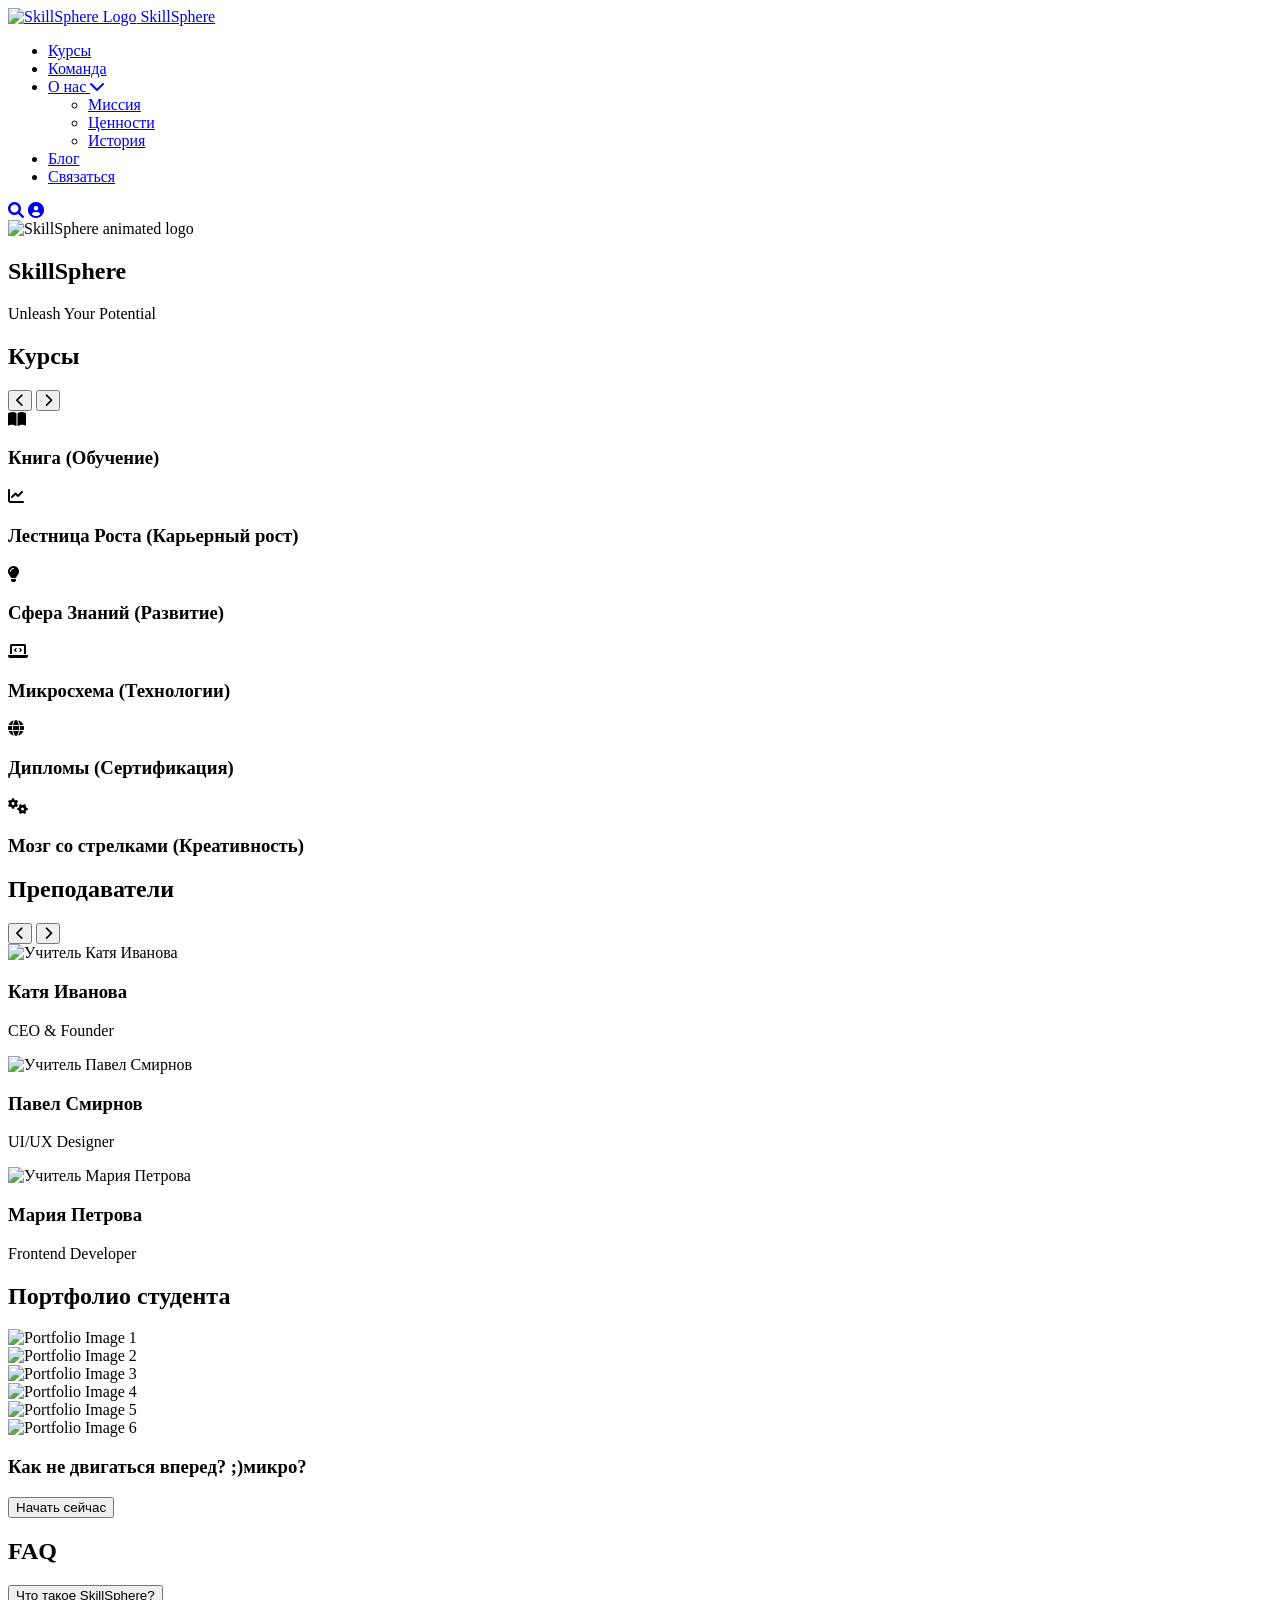
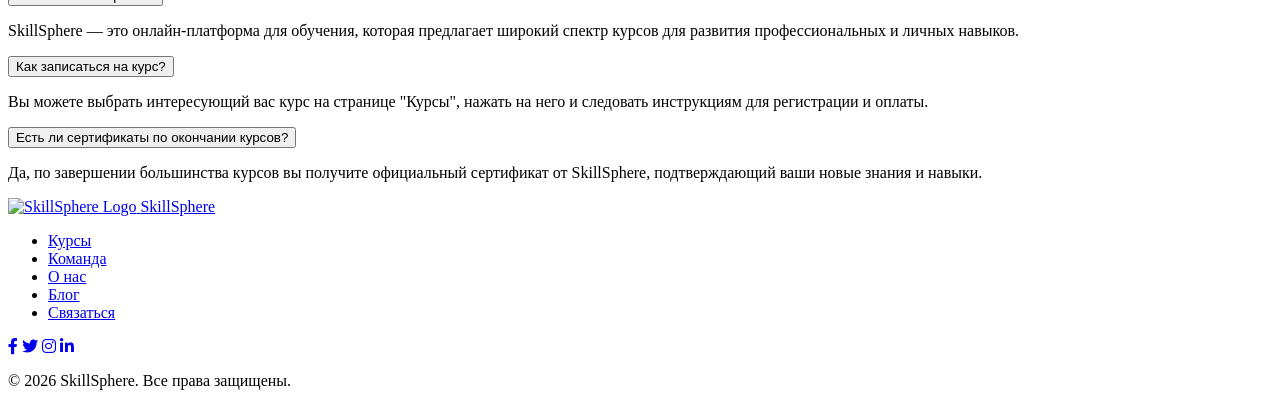
==== index.html @ 85b222b4 "Rename index.html.txt to index.html" ====
<!DOCTYPE html>
<html lang="ru">
<head>
    <meta charset="UTF-8">
    <meta name="viewport" content="width=device-width, initial-scale=1.0">
    <title>SkillSphere - Развивай Свой Потенциал</title>
    <link rel="stylesheet" href="style.css">
    <link rel="preconnect" href="https://fonts.googleapis.com">
    <link rel="preconnect" href="https://fonts.gstatic.com" crossorigin>
    <link href="https://fonts.googleapis.com/css2?family=Montserrat:wght@400;500;600;700&display=swap" rel="stylesheet">
    <link rel="stylesheet" href="https://cdnjs.cloudflare.com/ajax/libs/font-awesome/6.0.0-beta3/css/all.min.css">
</head>
<body>
    <header class="header">
        <div class="container">
            <a href="index.html" class="logo">
                <img src="https://i.imgur.com/G9CjH9l.png" alt="SkillSphere Logo"> <!-- Placeholder image for logo -->
                <span>SkillSphere</span>
            </a>
            <nav class="nav">
                <ul class="nav-list">
                    <li><a href="courses.html">Курсы</a></li>
                    <li><a href="team.html">Команда</a></li>
                    <li class="dropdown">
                        <a href="#" class="dropdown-toggle">О нас <i class="fas fa-chevron-down"></i></a>
                        <ul class="dropdown-menu">
                            <li><a href="#">Миссия</a></li>
                            <li><a href="#">Ценности</a></li>
                            <li><a href="#">История</a></li>
                        </ul>
                    </li>
                    <li><a href="#">Блог</a></li>
                    <li><a href="contact.html">Связаться</a></li>
                </ul>
            </nav>
            <div class="header-actions">
                <a href="#" class="btn-icon"><i class="fas fa-search"></i></a>
                <a href="#" class="btn-icon"><i class="fas fa-user-circle"></i></a>
            </div>
        </div>
    </header>

    <main>
        <section class="hero">
            <div class="container">
                <div class="hero-content">
                    <div class="hero-logo-animation" id="hero-logo">
                        <img src="https://i.imgur.com/G9CjH9l.png" alt="SkillSphere animated logo"> <!-- Placeholder image for central graphic -->
                    </div>
                    <h1>SkillSphere</h1>
                    <p class="subtitle">Unleash Your Potential</p>
                </div>
            </div>
        </section>
	<section class="courses-section section-padding">
            <div class="container">
                <div class="section-header">
                    <h2>Курсы</h2>
                    <div class="carousel-nav">
                        <button class="arrow-btn"><i class="fas fa-chevron-left"></i></button>
                        <button class="arrow-btn"><i class="fas fa-chevron-right"></i></button>
                    </div>
                </div>
                <div class="course-grid">
                    <div class="course-card">
                        <div class="card-icon"><i class="fas fa-book-open"></i></div>
                        <h3>Книга (Обучение)</h3>
                    </div>
                    <div class="course-card">
                        <div class="card-icon"><i class="fas fa-chart-line"></i></div>
                        <h3>Лестница Роста (Карьерный рост)</h3>
                    </div>
                    <div class="course-card">
                        <div class="card-icon"><i class="fas fa-lightbulb"></i></div>
                        <h3>Сфера Знаний (Развитие)</h3>
                    </div>
                    <div class="course-card">
                        <div class="card-icon"><i class="fas fa-laptop-code"></i></div>
                        <h3>Микросхема (Технологии)</h3>
                    </div>
                     <div class="course-card">
                        <div class="card-icon"><i class="fas fa-globe"></i></div>
                        <h3>Дипломы (Сертификация)</h3>
                    </div>
                    <div class="course-card">
                        <div class="card-icon"><i class="fas fa-cogs"></i></div>
                        <h3>Мозг со стрелками (Креативность)</h3>
                    </div>
                </div>
            </div>
        </section>

        <section class="teachers-section section-padding bg-light-gray">
            <div class="container">
                <div class="section-header">
                    <h2>Преподаватели</h2>
                    <div class="carousel-nav">
                        <button class="arrow-btn"><i class="fas fa-chevron-left"></i></button>
			<button class="arrow-btn"><i class="fas fa-chevron-right"></i></button>
                    </div>
                </div>
                <div class="teacher-grid">
                    <div class="teacher-card">
                        <img src="https://i.imgur.com/8Q9lQ4Z.png" alt="Учитель Катя Иванова"> <!-- Placeholder image -->
                        <h3>Катя Иванова</h3>
                        <p>CEO & Founder</p>
                    </div>
                    <div class="teacher-card">
                        <img src="https://i.imgur.com/8Q9lQ4Z.png" alt="Учитель Павел Смирнов"> <!-- Placeholder image -->
                        <h3>Павел Смирнов</h3>
                        <p>UI/UX Designer</p>
                    </div>
                    <div class="teacher-card">
                        <img src="https://i.imgur.com/8Q9lQ4Z.png" alt="Учитель Мария Петрова"> <!-- Placeholder image -->
                        <h3>Мария Петрова</h3>
                        <p>Frontend Developer</p>
                    </div>
                </div>
            </div>
        </section>

        <section class="portfolio-section section-padding">
            <div class="container">
                <h2>Портфолио студента</h2>
                <div class="portfolio-grid">
                    <div class="portfolio-item"><img src="https://i.imgur.com/G9CjH9l.png" alt="Portfolio Image 1"></div>
                    <div class="portfolio-item"><img src="https://i.imgur.com/G9CjH9l.png" alt="Portfolio Image 2"></div>
                    <div class="portfolio-item"><img src="https://i.imgur.com/G9CjH9l.png" alt="Portfolio Image 3"></div>
                    <div class="portfolio-item"><img src="https://i.imgur.com/G9CjH9l.png" alt="Portfolio Image 4"></div>
                    <div class="portfolio-item"><img src="https://i.imgur.com/G9CjH9l.png" alt="Portfolio Image 5"></div>
                    <div class="portfolio-item"><img src="https://i.imgur.com/G9CjH9l.png" alt="Portfolio Image 6"></div>
                </div>
            </div>
        </section>

        <section class="cta-section bg-dark text-center">
            <div class="container">
                <h3>Как не двигаться вперед? ;)микро?</h3>
                <button class="btn btn-primary">Начать сейчас</button>
            </div>
        </section>

        <section class="faq-section section-padding">
            <div class="container">
                <h2>FAQ</h2>
                <div class="accordion">
                    <div class="accordion-item">
                        <button class="accordion-header">Что такое SkillSphere?</button>
                        <div class="accordion-content">
                            <p>SkillSphere — это онлайн-платформа для обучения, которая предлагает широкий спектр курсов для развития профессиональных и личных навыков.</p>
                        </div>
                    </div>
                    <div class="accordion-item">
                        <button class="accordion-header">Как записаться на курс?</button>
                        <div class="accordion-content">
                            <p>Вы можете выбрать интересующий вас курс на странице "Курсы", нажать на него и следовать инструкциям для регистрации и оплаты.</p>
                        </div>
                    </div>
                    <div class="accordion-item">
                        <button class="accordion-header">Есть ли сертификаты по окончании курсов?</button>
                        <div class="accordion-content">
                            <p>Да, по завершении большинства курсов вы получите официальный сертификат от SkillSphere, подтверждающий ваши новые знания и навыки.</p>
                        </div>
                    </div>
                </div>
            </div>
        </section>
    </main>

    <footer class="footer">
        <div class="container">
            <div class="footer-top">
                <a href="index.html" class="logo">
                    <img src="https://i.imgur.com/G9CjH9l.png" alt="SkillSphere Logo"> <!-- Placeholder image for logo -->
                    <span>SkillSphere</span>
                </a>
                <nav class="footer-nav">
                    <ul>
                        <li><a href="courses.html">Курсы</a></li>
                        <li><a href="team.html">Команда</a></li>
                        <li><a href="#">О нас</a></li>
                        <li><a href="#">Блог</a></li>
                        <li><a href="contact.html">Связаться</a></li>
                    </ul>
                </nav>
                <div class="social-links">
                    <a href="#"><i class="fab fa-facebook-f"></i></a>
                    <a href="#"><i class="fab fa-twitter"></i></a>
                    <a href="#"><i class="fab fa-instagram"></i></a>
                    <a href="#"><i class="fab fa-linkedin-in"></i></a>
                </div>
            </div>
            <div class="footer-bottom">
                <p>&copy; 2026 SkillSphere. Все права защищены.</p>
            </div>
        </div>
    </footer>

    <script src="script.js"></script>
</body>
</html>
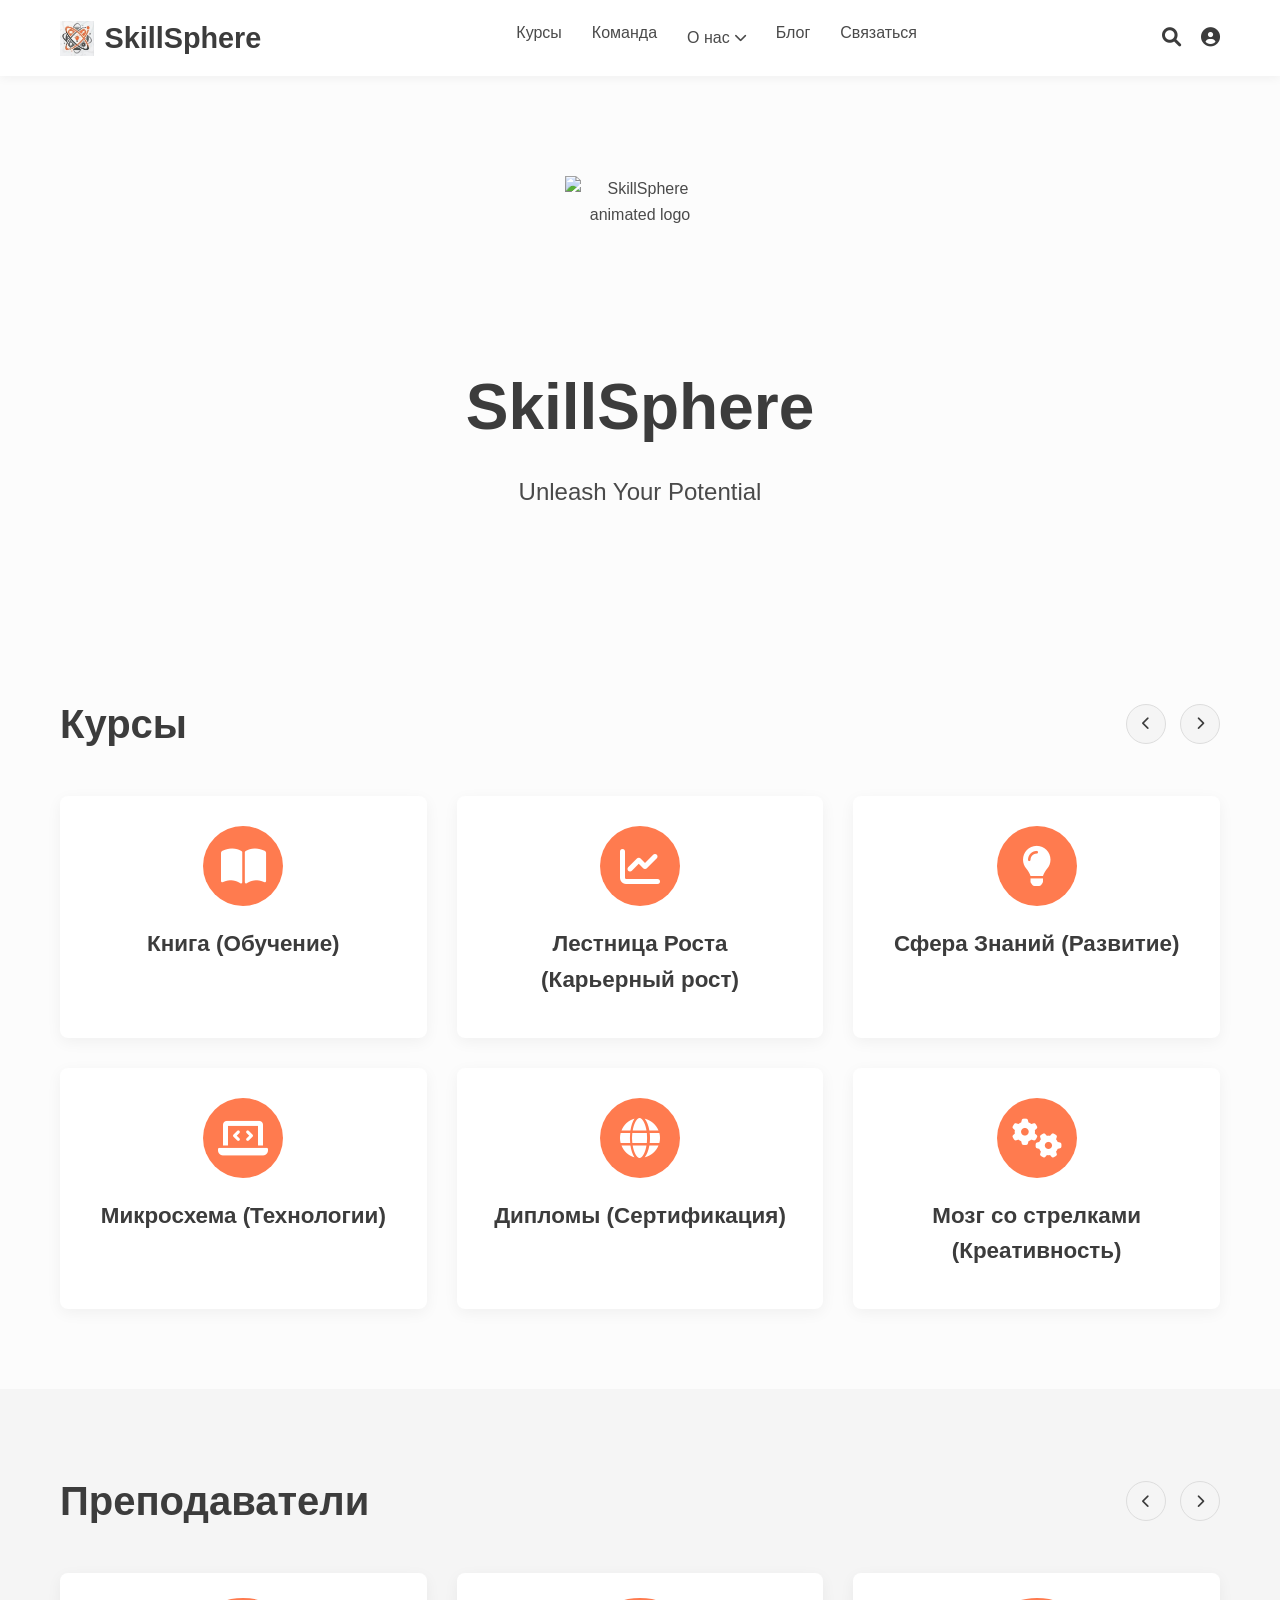
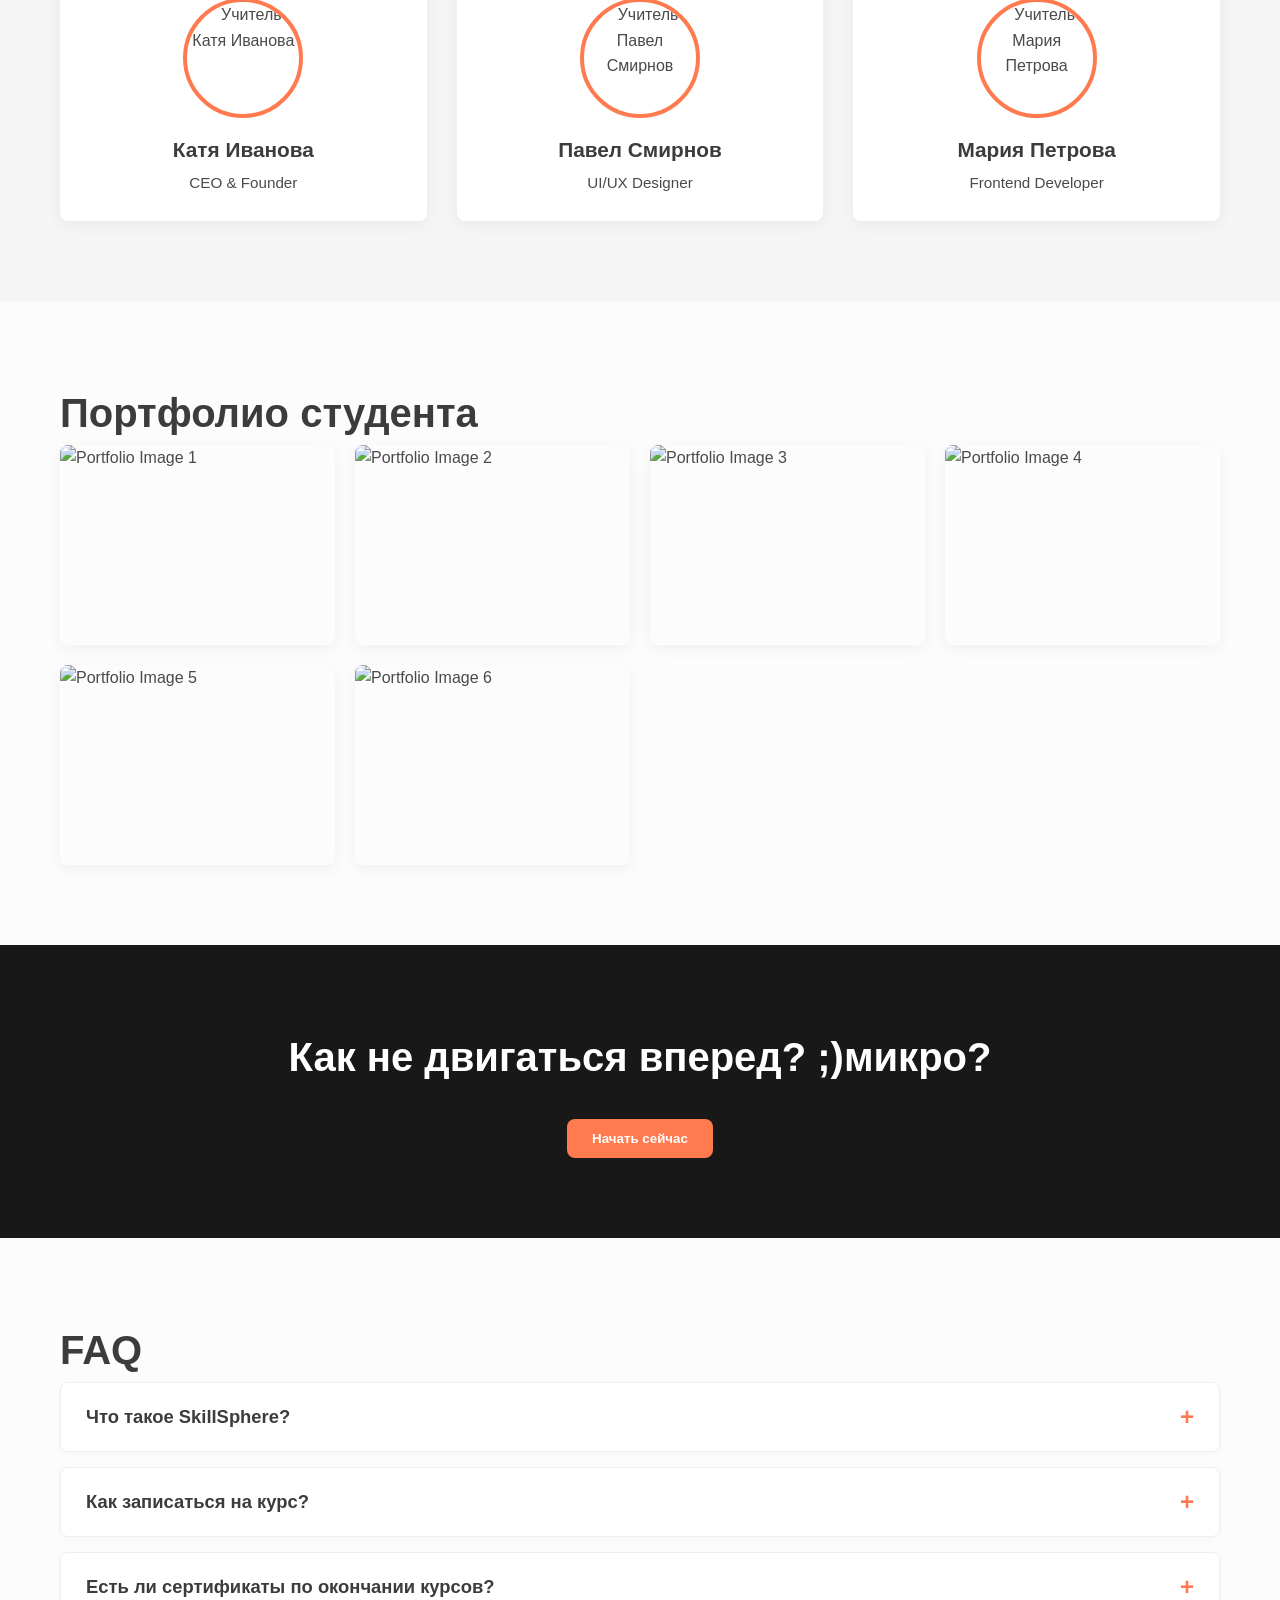
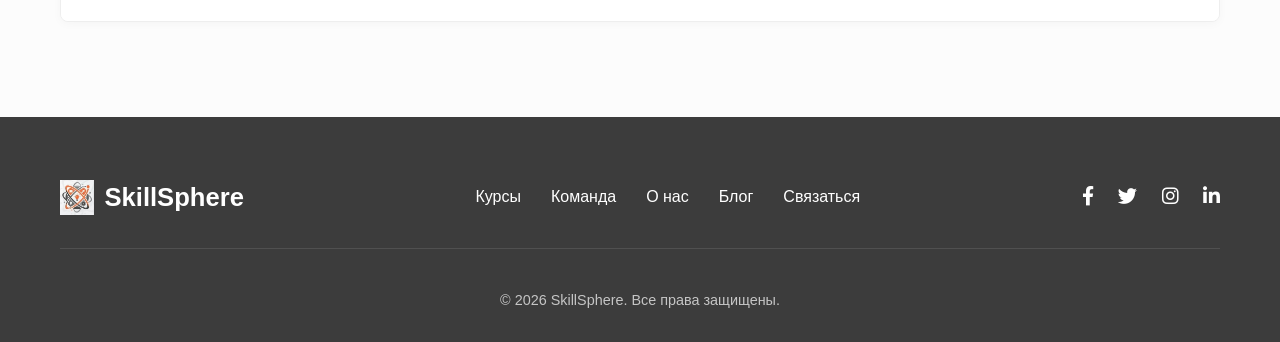
==== commit 8c7a00ef: "Update index.html" ====
--- a/index.html
+++ b/index.html
@@ -14,7 +14,7 @@
     <header class="header">
         <div class="container">
             <a href="index.html" class="logo">
-                <img src="https://i.imgur.com/G9CjH9l.png" alt="SkillSphere Logo"> <!-- Placeholder image for logo -->
+                <img src="assets/logo.png" alt="SkillSphere Logo"> <!-- Placeholder image for logo -->
                 <span>SkillSphere</span>
             </a>
             <nav class="nav">
@@ -171,7 +171,7 @@
         <div class="container">
             <div class="footer-top">
                 <a href="index.html" class="logo">
-                    <img src="https://i.imgur.com/G9CjH9l.png" alt="SkillSphere Logo"> <!-- Placeholder image for logo -->
+                    <img src="assets/logo.png" alt="SkillSphere Logo"> <!-- Placeholder image for logo -->
                     <span>SkillSphere</span>
                 </a>
                 <nav class="footer-nav">
--- a/style.css
+++ b/style.css
@@ -0,0 +1,842 @@
+/* Переменные фирменного стиля */
+:root {
+    --primary-color: #FF7B4F; /* Оранжевый из макета */
+    --secondary-color: #3C3C3C; /* Темно-серый из макета */
+    --text-color: #4A4A4A;
+    --light-gray: #F5F5F5;
+    --white-color: #ffffff;
+    --border-radius: 8px;
+    --transition-speed: 0.3s;
+}
+
+/* Общий сброс стилей и базовые настройки */
+* {
+    box-sizing: border-box;
+    margin: 0;
+    padding: 0;
+}
+
+html {
+    scroll-behavior: smooth;
+}
+
+body {
+    font-family: 'Montserrat', sans-serif;
+    line-height: 1.6;
+    color: var(--text-color);
+    background-color: #fcfcfc;
+}
+
+a {
+    text-decoration: none;
+    color: inherit;
+}
+
+ul {
+    list-style: none;
+}
+
+img {
+    max-width: 100%;
+    height: auto;
+    display: block;
+}
+
+/* Контейнер для центрирования контента */
+.container {
+    max-width: 1200px;
+    margin: 0 auto;
+    padding: 0 20px;
+}
+
+/* Общие секции и заголовки */
+.section-padding {
+    padding: 80px 0;
+}
+
+.section-header {
+    display: flex;
+    justify-content: space-between;
+    align-items: center;
+    margin-bottom: 40px;
+}
+
+.section-header h2,
+h2 {
+    font-size: 2.5rem;
+    color: var(--secondary-color);
+    font-weight: 700;
+}
+
+.subtitle {
+    font-size: 1.3rem;
+    color: var(--text-color);
+    margin-top: 15px;
+}
+
+/* Кнопки */
+.btn {
+    display: inline-block;
+    padding: 12px 25px;
+    border-radius: var(--border-radius);
+    font-weight: 600;
+    text-align: center;
+    transition: all var(--transition-speed) ease;
+    cursor: pointer;
+    border: none;
+}
+
+.btn-primary {
+    background-color: var(--primary-color);
+    color: var(--white-color);
+}
+
+.btn-primary:hover {
+    background-color: #e66a3d; /* Чуть темнее оранжевый */
+    transform: translateY(-2px);
+    box-shadow: 0 5px 15px rgba(0, 0, 0, 0.1);
+}
+
+.btn-icon {
+    font-size: 1.2rem;
+    color: var(--secondary-color);
+    transition: color var(--transition-speed) ease;
+}
+
+.btn-icon:hover {
+    color: var(--primary-color);
+}
+
+.arrow-btn {
+    background-color: var(--light-gray);
+    border: 1px solid #ddd;
+    width: 40px;
+    height: 40px;
+    border-radius: 50%;
+    display: inline-flex;
+    justify-content: center;
+    align-items: center;
+    margin-left: 10px;
+    cursor: pointer;
+    transition: background-color var(--transition-speed) ease, color var(--transition-speed) ease;
+    color: var(--secondary-color);
+}
+
+.arrow-btn:hover {
+    background-color: var(--primary-color);
+    color: var(--white-color);
+}
+
+/* Шапка сайта */
+.header {
+    background-color: var(--white-color);
+    padding: 15px 0;
+    box-shadow: 0 2px 10px rgba(0, 0, 0, 0.05);
+    position: sticky;
+    top: 0;
+    z-index: 1000;
+}
+
+.header .container {
+    display: flex;
+    justify-content: space-between;
+    align-items: center;
+}
+
+.logo {
+    display: flex;
+    align-items: center;
+    font-size: 1.8rem;
+    font-weight: 700;
+    color: var(--secondary-color);
+}
+
+.logo img {
+    height: 35px;
+    margin-right: 10px;
+}
+
+.nav-list {
+    display: flex;
+}
+
+.nav-list li {
+    position: relative;
+    margin-left: 30px;
+}
+
+.nav-list a {
+    color: var(--text-color);
+    font-weight: 500;
+    padding: 5px 0;
+    transition: color var(--transition-speed) ease;
+}
+
+.nav-list a.active,
+.nav-list a:hover {
+    color: var(--primary-color);
+}
+
+/* Выпадающее меню */
+.dropdown-toggle {
+    display: flex;
+    align-items: center;
+}
+.dropdown-toggle i {
+    margin-left: 5px;
+    font-size: 0.8em;
+    transition: transform var(--transition-speed) ease;
+}
+
+.dropdown-menu {
+    position: absolute;
+    top: 100%;
+    left: 0;
+    background-color: var(--white-color);
+    box-shadow: 0 4px 15px rgba(0, 0, 0, 0.1);
+    border-radius: var(--border-radius);
+    min-width: 160px;
+    opacity: 0;
+    visibility: hidden;
+    transform: translateY(10px);
+    transition: opacity var(--transition-speed) ease, transform var(--transition-speed) ease, visibility var(--transition-speed) ease;
+    padding: 10px 0;
+    z-index: 1001;
+}
+
+.dropdown:hover .dropdown-menu {
+    opacity: 1;
+    visibility: visible;
+    transform: translateY(0);
+}
+.dropdown:hover .dropdown-toggle i {
+    transform: rotate(180deg);
+}
+
+.dropdown-menu li {
+    margin: 0;
+}
+
+.dropdown-menu a {
+    padding: 10px 20px;
+    display: block;
+    white-space: nowrap;
+    color: var(--text-color);
+}
+
+.dropdown-menu a:hover {
+    background-color: var(--light-gray);
+    color: var(--primary-color);
+}
+
+.header-actions {
+    display: flex;
+    align-items: center;
+}
+.header-actions .btn-icon {
+    margin-left: 20px;
+}
+
+/* Секция Hero */
+.hero {
+    background-color: #fcfcfc;
+    text-align: center;
+    padding: 100px 0;
+}
+
+.hero-content {
+    max-width: 800px;
+    margin: 0 auto;
+}
+
+.hero-logo-animation {
+    width: 150px;
+    height: 150px;
+    margin: 0 auto 30px;
+    display: flex;
+    justify-content: center;
+    align-items: center;
+    opacity: 0; /* Изначально скрыт для анимации */
+    animation: bounceIn 1s ease-out forwards; /* Анимация логотипа */
+}
+
+.hero-logo-animation img {
+    width: 100%;
+    height: 100%;
+    object-fit: contain;
+}
+
+@keyframes bounceIn {
+    0% {
+        opacity: 0;
+        transform: scale(0.3);
+    }
+    50% {
+        opacity: 1;
+        transform: scale(1.05);
+    }
+    70% {
+        transform: scale(0.9);
+    }
+    100% {
+        opacity: 1;
+        transform: scale(1);
+    }
+}
+
+.hero h1 {
+    font-size: 4rem;
+    color: var(--secondary-color);
+    margin-bottom: 15px;
+    font-weight: 700;
+}
+
+.hero .subtitle {
+    font-size: 1.5rem;
+    color: var(--text-color);
+    max-width: 600px;
+    margin: 0 auto;
+}
+
+/* Секция Курсов */
+.course-grid {
+    display: grid;
+    grid-template-columns: repeat(auto-fit, minmax(280px, 1fr));
+    gap: 30px;
+}
+
+.course-card {
+    background-color: var(--white-color);
+    padding: 30px;
+    border-radius: var(--border-radius);
+    box-shadow: 0 4px 15px rgba(0, 0, 0, 0.05);
+    text-align: center;
+    transition: transform var(--transition-speed) ease, box-shadow var(--transition-speed) ease;
+}
+
+.course-card:hover {
+    transform: translateY(-10px);
+    box-shadow: 0 8px 25px rgba(0, 0, 0, 0.1);
+}
+
+.card-icon {
+    width: 80px;
+    height: 80px;
+    background-color: var(--primary-color);
+    border-radius: 50%;
+    display: flex;
+    justify-content: center;
+    align-items: center;
+    margin: 0 auto 20px;
+    font-size: 2.5rem;
+    color: var(--white-color);
+}
+
+.course-card h3 {
+    font-size: 1.4rem;
+    color: var(--secondary-color);
+    margin-bottom: 10px;
+}
+
+/* Секция Преподавателей */
+.bg-light-gray {
+    background-color: var(--light-gray);
+}
+
+.teacher-grid {
+    display: grid;
+    grid-template-columns: repeat(auto-fit, minmax(250px, 1fr));
+    gap: 30px;
+}
+
+.teacher-card {
+    background-color: var(--white-color);
+    padding: 25px;
+    border-radius: var(--border-radius);
+    box-shadow: 0 4px 15px rgba(0, 0, 0, 0.05);
+    text-align: center;
+    transition: transform var(--transition-speed) ease, box-shadow var(--transition-speed) ease;
+}
+
+.teacher-card:hover {
+    transform: translateY(-10px);
+    box-shadow: 0 8px 25px rgba(0, 0, 0, 0.1);
+}
+
+.teacher-card img {
+    width: 120px;
+    height: 120px;
+    border-radius: 50%;
+    object-fit: cover;
+    margin: 0 auto 15px;
+    border: 4px solid var(--primary-color);
+}
+
+.teacher-card h3 {
+    font-size: 1.3rem;
+    color: var(--secondary-color);
+    margin-bottom: 5px;
+}
+
+.teacher-card p {
+    color: var(--text-color);
+    font-size: 0.95rem;
+}
+
+/* Секция Портфолио */
+.portfolio-grid {
+    display: grid;
+    grid-template-columns: repeat(auto-fit, minmax(250px, 1fr));
+    gap: 20px;
+}
+
+.portfolio-item {
+    overflow: hidden;
+    border-radius: var(--border-radius);
+    box-shadow: 0 4px 15px rgba(0, 0, 0, 0.05);
+    transition: transform var(--transition-speed) ease, box-shadow var(--transition-speed) ease;
+}
+
+.portfolio-item:hover {
+    transform: scale(1.03);
+    box-shadow: 0 8px 25px rgba(0, 0, 0, 0.1);
+}
+
+.portfolio-item img {
+    width: 100%;
+    height: 200px;
+    object-fit: cover;
+    display: block;
+}
+
+/* Секция CTA (Call to Action) */
+.cta-section {
+    background-color: var(--secondary-color);
+    color: var(--white-color);
+    padding: 80px 0;
+    text-align: center;
+    background-image: url('https://i.imgur.com/G9CjH9l.png'); /* Изображение для фона, если нужно */
+    background-size: cover;
+    background-position: center;
+    position: relative;
+    z-index: 1;
+}
+
+.cta-section::before {
+    content: '';
+    position: absolute;
+    top: 0;
+    left: 0;
+    width: 100%;
+    height: 100%;
+    background-color: rgba(0, 0, 0, 0.6); /* Темный оверлей для читаемости текста */
+    z-index: -1;
+}
+
+.cta-section h3 {
+    font-size: 2.5rem;
+    margin-bottom: 30px;
+    font-weight: 700;
+}
+
+/* Секция FAQ (Аккордеон) */
+.accordion-item {
+    background-color: var(--white-color);
+    border: 1px solid #eee;
+    border-radius: var(--border-radius);
+    margin-bottom: 15px;
+    overflow: hidden;
+    box-shadow: 0 2px 10px rgba(0, 0, 0, 0.03);
+}
+
+.accordion-header {
+    width: 100%;
+    background-color: var(--white-color);
+    padding: 20px 25px;
+    font-size: 1.15rem;
+    font-weight: 600;
+    color: var(--secondary-color);
+    text-align: left;
+    border: none;
+    cursor: pointer;
+    display: flex;
+    justify-content: space-between;
+    align-items: center;
+    transition: background-color var(--transition-speed) ease;
+}
+
+.accordion-header:hover {
+    background-color: var(--light-gray);
+}
+
+.accordion-header::after {
+    content: '\002B'; /* Знак плюс */
+    font-size: 1.5rem;
+    color: var(--primary-color);
+    transition: transform var(--transition-speed) ease;
+}
+
+.accordion-header.active::after {
+    content: '\2212'; /* Знак минус */
+    transform: rotate(0deg);
+}
+
+.accordion-content {
+    padding: 0 25px;
+    max-height: 0;
+    overflow: hidden;
+    transition: max-height var(--transition-speed) ease-out, padding var(--transition-speed) ease-out;
+    color: var(--text-color);
+}
+
+.accordion-content.active {
+    max-height: 200px; /* Достаточно для большинства ответов, можно увеличить */
+    padding: 15px 25px 25px;
+}
+
+/* Футер */
+.footer {
+    background-color: var(--secondary-color);
+    color: var(--white-color);
+    padding: 60px 0 30px;
+}
+
+.footer-top {
+    display: flex;
+    justify-content: space-between;
+    align-items: center;
+    margin-bottom: 40px;
+    padding-bottom: 30px;
+    border-bottom: 1px solid rgba(255, 255, 255, 0.1);
+}
+
+.footer .logo {
+    color: var(--white-color);
+    font-size: 1.6rem;
+}
+
+.footer-nav ul {
+    display: flex;
+}
+
+.footer-nav li {
+    margin-left: 30px;
+}
+
+.footer-nav a {
+    color: var(--white-color);
+    transition: color var(--transition-speed) ease;
+}
+
+.footer-nav a:hover {
+    color: var(--primary-color);
+}
+
+.social-links a {
+    font-size: 1.2rem;
+    color: var(--white-color);
+    margin-left: 20px;
+    transition: color var(--transition-speed) ease;
+}
+
+.social-links a:hover {
+    color: var(--primary-color);
+}
+
+.footer-bottom {
+    text-align: center;
+    font-size: 0.9rem;
+    opacity: 0.7;
+    margin-top: 20px;
+}
+
+/* Стили для внутренних страниц (Page Hero) */
+.page-hero {
+    background-color: var(--light-gray);
+    padding: 80px 0;
+    text-align: center;
+}
+
+.page-hero h1 {
+    font-size: 3.5rem;
+    margin-bottom: 15px;
+}
+
+.page-hero .subtitle {
+    font-size: 1.2rem;
+    max-width: 800px;
+    margin: 0 auto;
+}
+
+/* Стили для страницы "Курсы" */
+.search-bar {
+    display: flex;
+    justify-content: center;
+    margin-top: 40px;
+    max-width: 600px;
+    margin-left: auto;
+    margin-right: auto;
+    background-color: var(--white-color);
+    border-radius: var(--border-radius);
+    box-shadow: 0 4px 15px rgba(0, 0, 0, 0.05);
+    overflow: hidden;
+}
+
+.search-bar input {
+    flex-grow: 1;
+    border: none;
+    padding: 15px 20px;
+    font-size: 1rem;
+    outline: none;
+}
+
+.search-bar button {
+    background-color: var(--primary-color);
+    color: var(--white-color);
+    border: none;
+    padding: 15px 20px;
+    cursor: pointer;
+    font-size: 1.2rem;
+    transition: background-color var(--transition-speed) ease;
+}
+
+.search-bar button:hover {
+    background-color: #e66a3d;
+}
+
+.course-card.detailed-card {
+    display: flex;
+    flex-direction: column;
+    justify-content: space-between;
+    text-align: left;
+}
+
+.course-card.detailed-card h3 {
+    margin-top: 15px;
+    margin-bottom: 10px;
+}
+
+.course-card.detailed-card p {
+    font-size: 0.95rem;
+    color: #666;
+    margin-bottom: 20px;
+    flex-grow: 1; /* Позволяет параграфу занимать доступное пространство */
+}
+
+.course-card.detailed-card .btn {
+    width: fit-content;
+    margin-top: auto; /* Прижимает кнопку к низу карточки */
+}
+
+
+/* Стили для страницы "Контакты" */
+.contact-grid {
+    display: grid;
+    grid-template-columns: 1fr 2fr;
+    gap: 60px;
+    align-items: flex-start;
+}
+
+.contact-info h3,
+.contact-form-wrapper h3 {
+    font-size: 2rem;
+    color: var(--secondary-color);
+    margin-bottom: 30px;
+}
+
+.contact-info p {
+    margin-bottom: 15px;
+    display: flex;
+    align-items: center;
+    font-size: 1.1rem;
+}
+
+.contact-info p i {
+    margin-right: 15px;
+    color: var(--primary-color);
+    font-size: 1.3rem;
+    width: 25px; /* Фиксированная ширина для выравнивания иконок */
+    text-align: center;
+}
+
+.contact-info .social-links {
+    margin-top: 30px;
+    display: flex;
+    gap: 15px;
+}
+.contact-info .social-links a {
+    color: var(--primary-color);
+    font-size: 1.5rem;
+}
+
+.contact-form-wrapper {
+    background-color: var(--white-color);
+    padding: 40px;
+    border-radius: var(--border-radius);
+    box-shadow: 0 4px 20px rgba(0, 0, 0, 0.08);
+}
+
+.contact-form .form-group {
+    margin-bottom: 20px;
+}
+
+.contact-form label {
+    display: block;
+    margin-bottom: 8px;
+    font-weight: 600;
+    color: var(--secondary-color);
+}
+
+.contact-form input[type="text"],
+.contact-form input[type="email"],
+.contact-form textarea {
+    width: 100%;
+    padding: 12px 15px;
+    border: 1px solid #ddd;
+    border-radius: var(--border-radius);
+    font-size: 1rem;
+    transition: border-color var(--transition-speed) ease, box-shadow var(--transition-speed) ease;
+}
+
+.contact-form input:focus,
+.contact-form textarea:focus {
+    border-color: var(--primary-color);
+    box-shadow: 0 0 0 3px rgba(255, 123, 79, 0.2);
+    outline: none;
+}
+
+.contact-form textarea {
+    resize: vertical;
+    min-height: 120px;
+}
+
+.contact-form .btn-primary {
+    width: auto;
+    padding: 15px 30px;
+    font-size: 1.1rem;
+}
+
+
+/* Адаптивность */
+@media (max-width: 992px) {
+    .header .container {
+        flex-wrap: wrap;
+        justify-content: center;
+    }
+    .logo {
+        flex-basis: 100%;
+        justify-content: center;
+        margin-bottom: 15px;
+    }
+    .nav {
+        order: 3; /* Смещение навигации ниже */
+        flex-basis: 100%;
+        margin-top: 15px;
+    }
+    .nav-list {
+        flex-direction: column;
+        align-items: center;
+        width: 100%;
+    }
+    .nav-list li {
+        margin: 10px 0;
+    }
+    .dropdown-menu {
+        position: static; /* На мобильных меню становится статичным */
+        box-shadow: none;
+        border-radius: 0;
+        opacity: 1;
+        visibility: visible;
+        transform: translateY(0);
+        max-height: 0; /* Управляем видимостью через max-height */
+        overflow: hidden;
+        transition: max-height var(--transition-speed) ease-out;
+        padding: 0;
+        background-color: transparent;
+        border-top: 1px solid rgba(0, 0, 0, 0.05);
+        border-bottom: 1px solid rgba(0, 0, 0, 0.05);
+    }
+    .dropdown.active .dropdown-menu { /* .active класс для JS */
+         max-height: 150px; /* Достаточно для 3-4 пунктов меню */
+         padding: 10px 0;
+    }
+    .dropdown-menu a {
+        padding: 8px 15px;
+        text-align: center;
+    }
+    .dropdown-toggle i {
+         display: inline-block; /* Показываем стрелку */
+    }
+    .header-actions {
+        order: 2; /* Действия справа от лого */
+        flex-basis: auto;
+        margin-left: auto;
+    }
+
+    .hero h1 {
+        font-size: 3rem;
+    }
+    .hero .subtitle {
+        font-size: 1.2rem;
+    }
+
+    .section-header {
+        flex-direction: column;
+        text-align: center;
+        margin-bottom: 30px;
+    }
+    .section-header h2 {
+        font-size: 2rem;
+        margin-bottom: 15px;
+    }
+    .carousel-nav {
+        margin-top: 15px;
+    }
+
+    .footer-top {
+        flex-direction: column;
+        text-align: center;
+    }
+    .footer .logo {
+        margin-bottom: 20px;
+    }
+    .footer-nav ul {
+        flex-direction: column;
+        margin-bottom: 20px;
+    }
+    .footer-nav li {
+        margin: 10px 0;
+    }
+    .social-links {
+        margin-top: 10px;
+        justify-content: center;
+    }
+    .social-links a {
+        margin: 0 10px;
+    }
+
+    .contact-grid {
+        grid-template-columns: 1fr; /* Стек для контактной информации и формы */
+        gap: 40px;
+    }
+}
+
+@media (max-width: 576px) {
+    .section-padding {
+        padding: 50px 0;
+    }
+    .hero h1 {
+        font-size: 2.2rem;
+    }
+    .hero .subtitle {
+        font-size: 1rem;
+    }
+    .section-header h2,
+    h2 {
+        font-size: 1.8rem;
+    }
+    .cta-section h3 {
+        font-size: 1.8rem;
+    }
+}
+
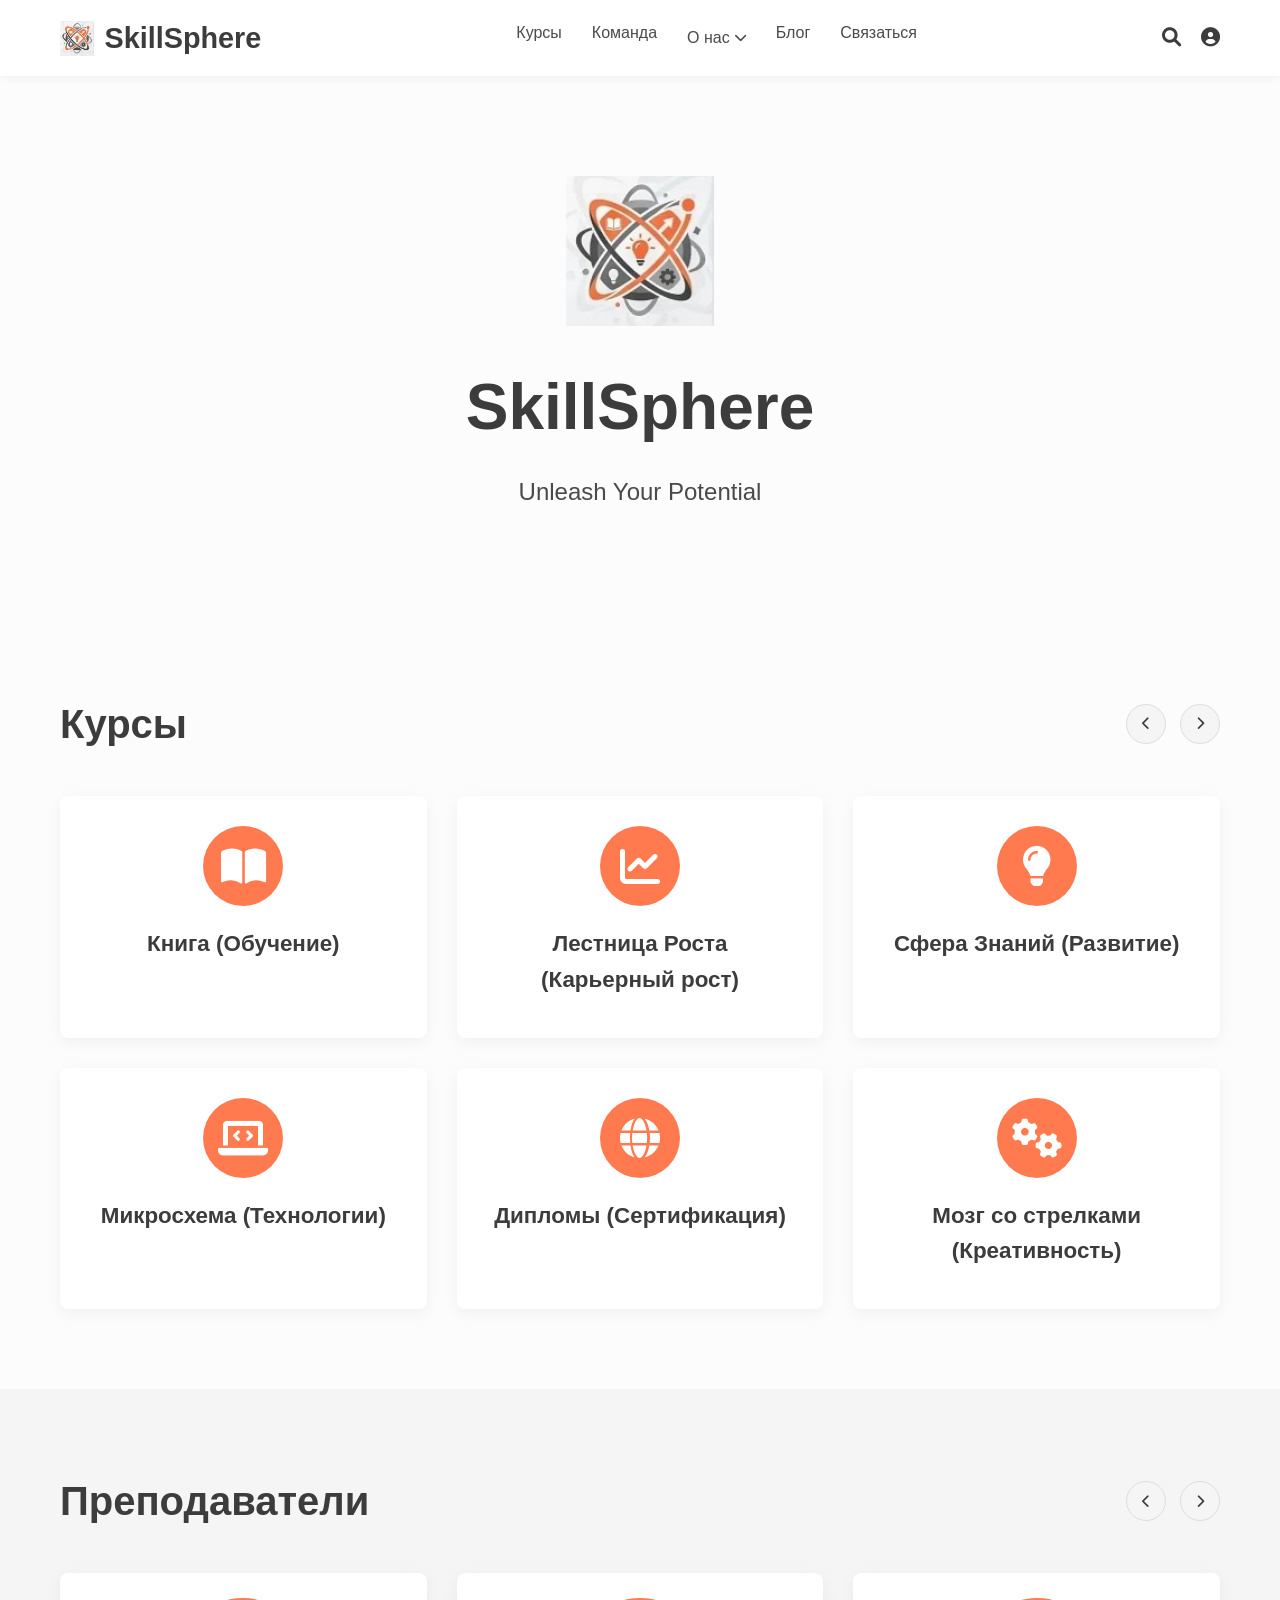
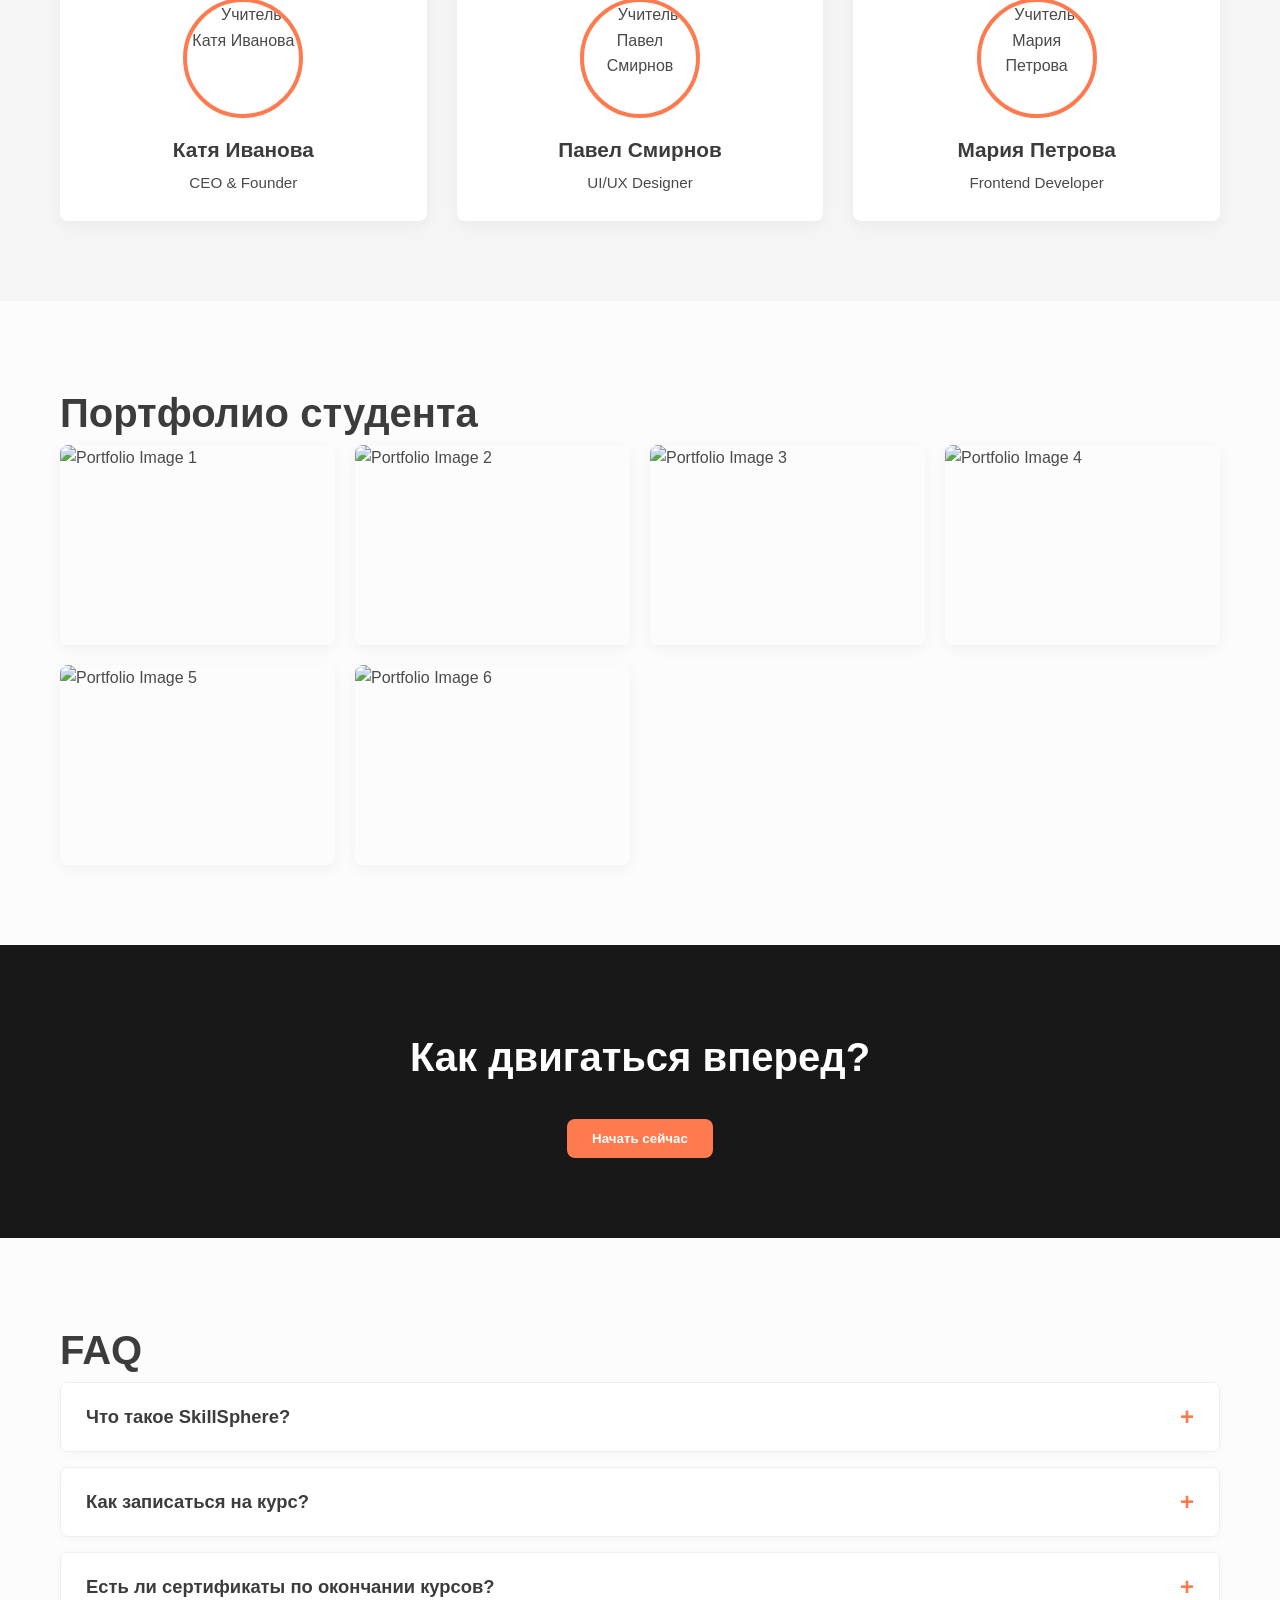
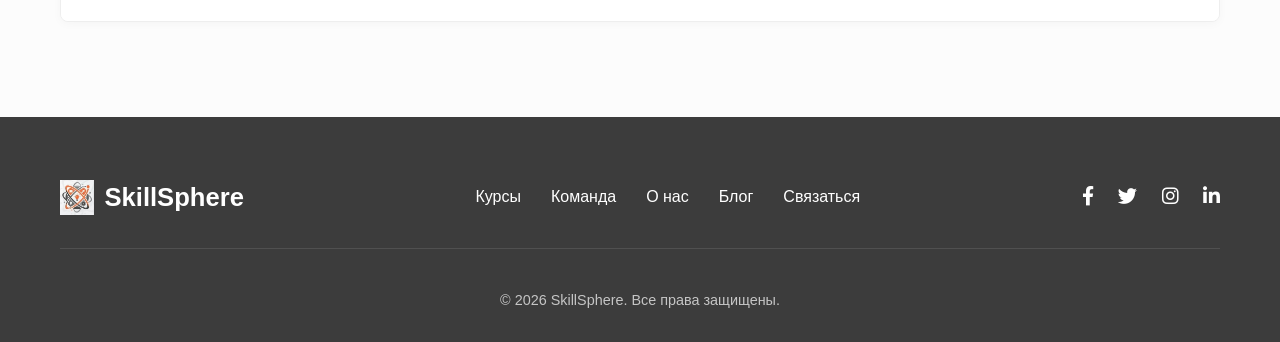
==== commit ce09d09b: "Update index.html" ====
--- a/index.html
+++ b/index.html
@@ -45,7 +45,7 @@
             <div class="container">
                 <div class="hero-content">
                     <div class="hero-logo-animation" id="hero-logo">
-                        <img src="https://i.imgur.com/G9CjH9l.png" alt="SkillSphere animated logo"> <!-- Placeholder image for central graphic -->
+                        <img src="assets/logo.png" alt="SkillSphere animated logo"> <!-- Placeholder image for central graphic -->
                     </div>
                     <h1>SkillSphere</h1>
                     <p class="subtitle">Unleash Your Potential</p>
@@ -135,7 +135,7 @@
 
         <section class="cta-section bg-dark text-center">
             <div class="container">
-                <h3>Как не двигаться вперед? ;)микро?</h3>
+                <h3>Как двигаться вперед?</h3>
                 <button class="btn btn-primary">Начать сейчас</button>
             </div>
         </section>
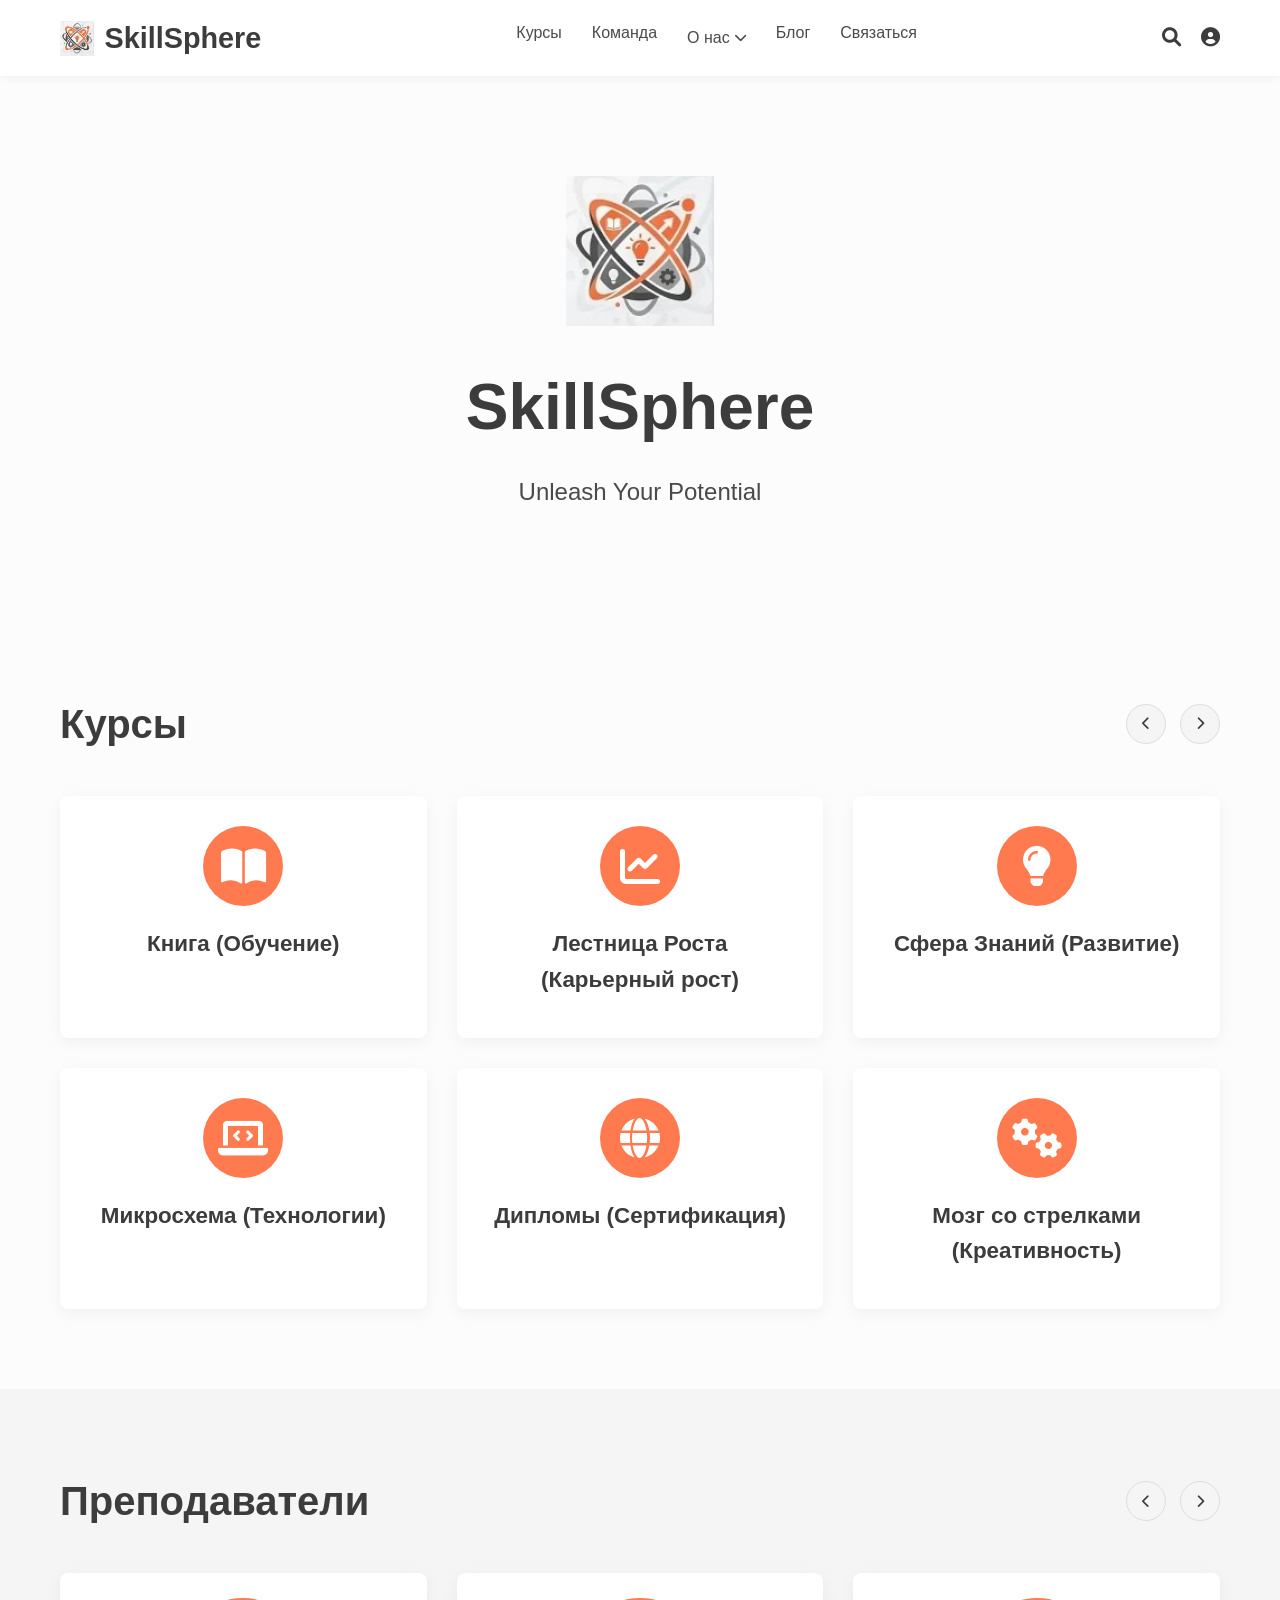
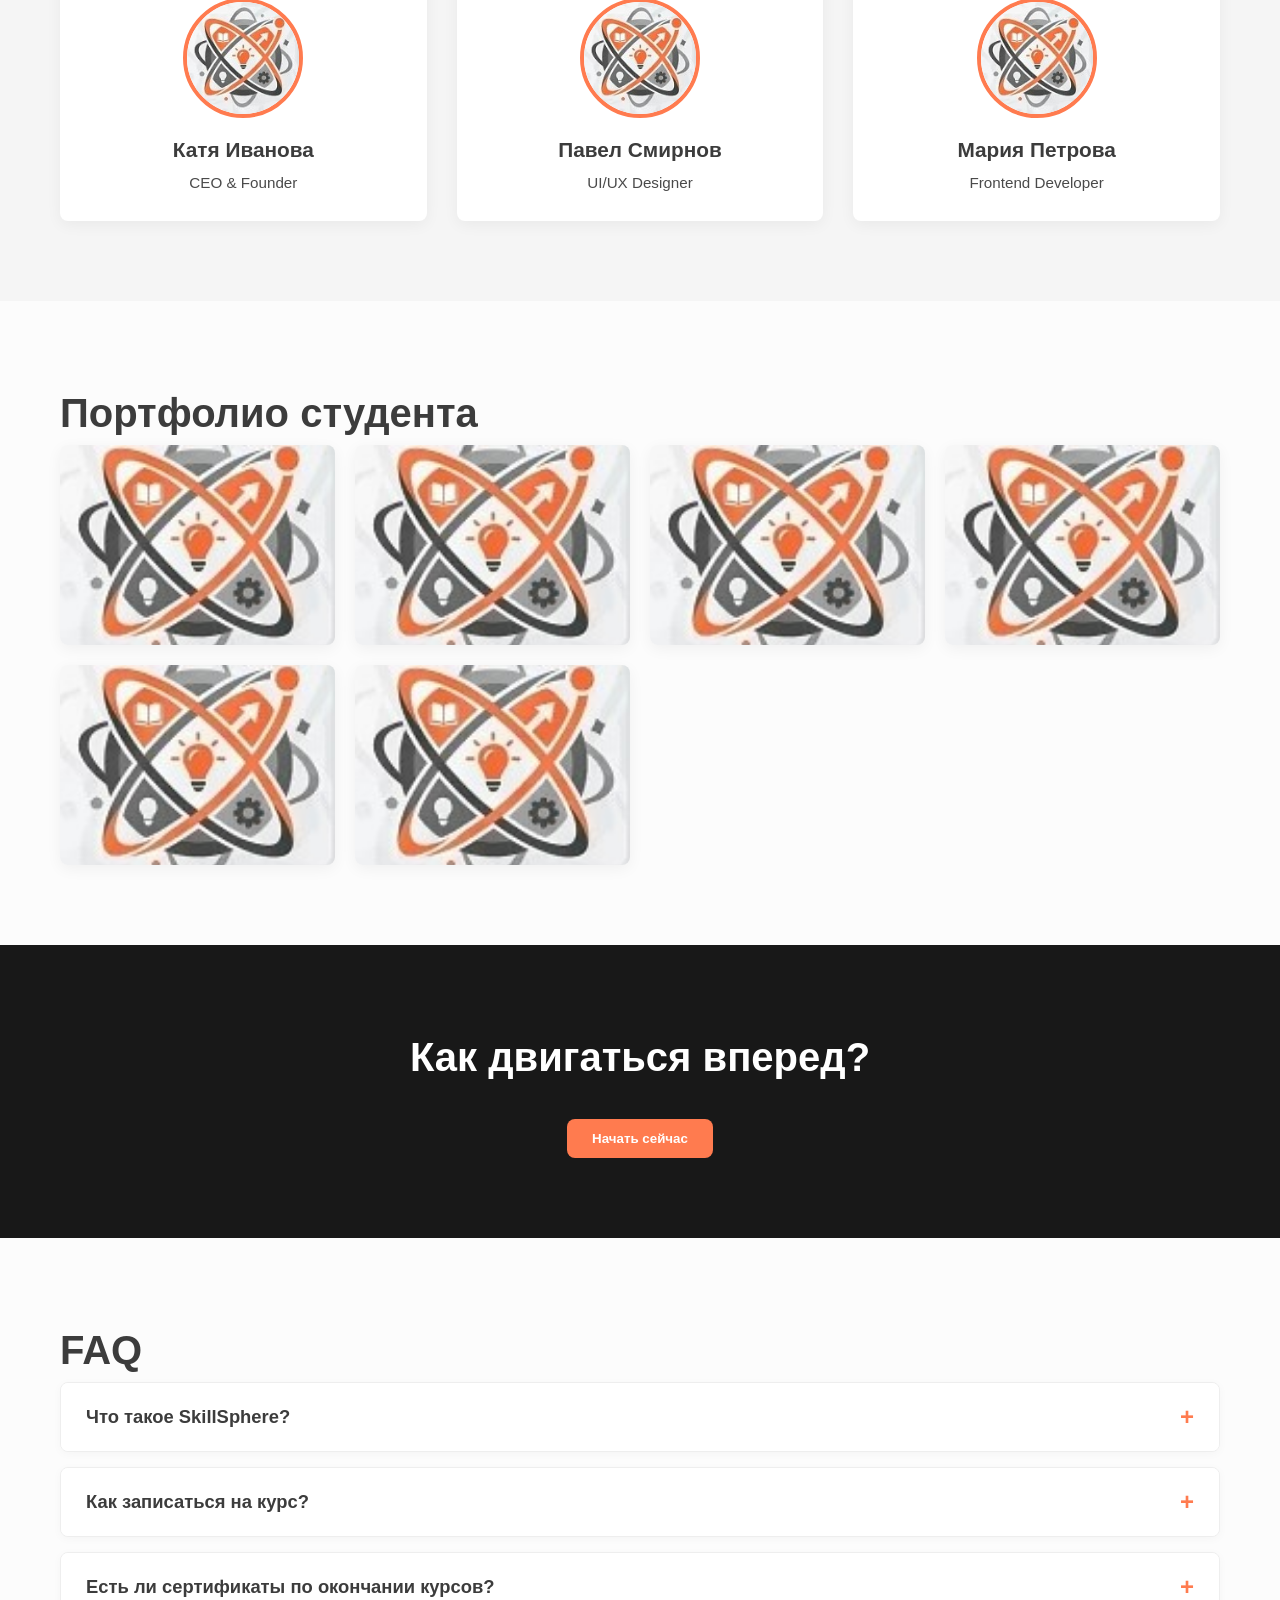
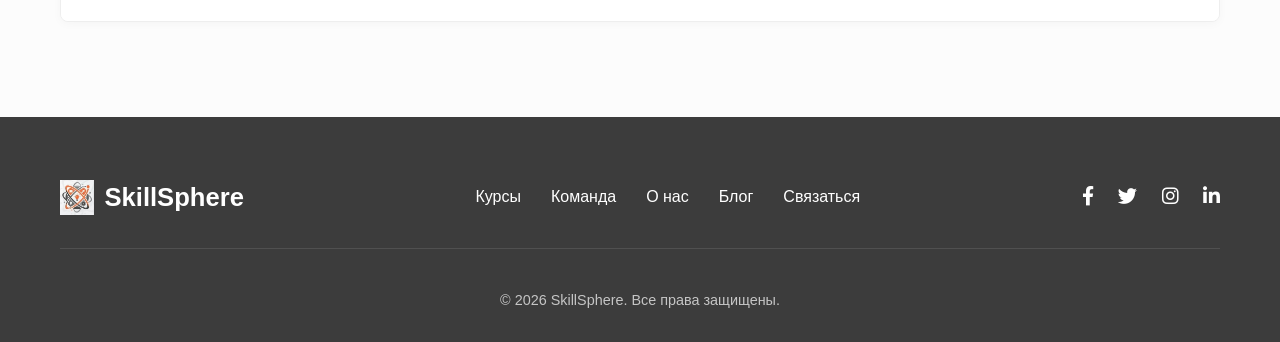
==== commit fa177209: "Update index.html" ====
--- a/index.html
+++ b/index.html
@@ -101,17 +101,17 @@
                 </div>
                 <div class="teacher-grid">
                     <div class="teacher-card">
-                        <img src="https://i.imgur.com/8Q9lQ4Z.png" alt="Учитель Катя Иванова"> <!-- Placeholder image -->
+                        <img src="assets/logo.png" alt="Учитель Катя Иванова"> <!-- Placeholder image -->
                         <h3>Катя Иванова</h3>
                         <p>CEO & Founder</p>
                     </div>
                     <div class="teacher-card">
-                        <img src="https://i.imgur.com/8Q9lQ4Z.png" alt="Учитель Павел Смирнов"> <!-- Placeholder image -->
+                        <img src="assets/logo.png" alt="Учитель Павел Смирнов"> <!-- Placeholder image -->
                         <h3>Павел Смирнов</h3>
                         <p>UI/UX Designer</p>
                     </div>
                     <div class="teacher-card">
-                        <img src="https://i.imgur.com/8Q9lQ4Z.png" alt="Учитель Мария Петрова"> <!-- Placeholder image -->
+                        <img src="assets/logo.png" alt="Учитель Мария Петрова"> <!-- Placeholder image -->
                         <h3>Мария Петрова</h3>
                         <p>Frontend Developer</p>
                     </div>
@@ -123,12 +123,12 @@
             <div class="container">
                 <h2>Портфолио студента</h2>
                 <div class="portfolio-grid">
-                    <div class="portfolio-item"><img src="https://i.imgur.com/G9CjH9l.png" alt="Portfolio Image 1"></div>
-                    <div class="portfolio-item"><img src="https://i.imgur.com/G9CjH9l.png" alt="Portfolio Image 2"></div>
-                    <div class="portfolio-item"><img src="https://i.imgur.com/G9CjH9l.png" alt="Portfolio Image 3"></div>
-                    <div class="portfolio-item"><img src="https://i.imgur.com/G9CjH9l.png" alt="Portfolio Image 4"></div>
-                    <div class="portfolio-item"><img src="https://i.imgur.com/G9CjH9l.png" alt="Portfolio Image 5"></div>
-                    <div class="portfolio-item"><img src="https://i.imgur.com/G9CjH9l.png" alt="Portfolio Image 6"></div>
+                    <div class="portfolio-item"><img src="assets/logo.png" alt="Portfolio Image 1"></div>
+                    <div class="portfolio-item"><img src="assets/logo.png" alt="Portfolio Image 2"></div>
+                    <div class="portfolio-item"><img src="assets/logo.png" alt="Portfolio Image 3"></div>
+                    <div class="portfolio-item"><img src="assets/logo.png" alt="Portfolio Image 4"></div>
+                    <div class="portfolio-item"><img src="assets/logo.png" alt="Portfolio Image 5"></div>
+                    <div class="portfolio-item"><img src="assets/logo.png" alt="Portfolio Image 6"></div>
                 </div>
             </div>
         </section>
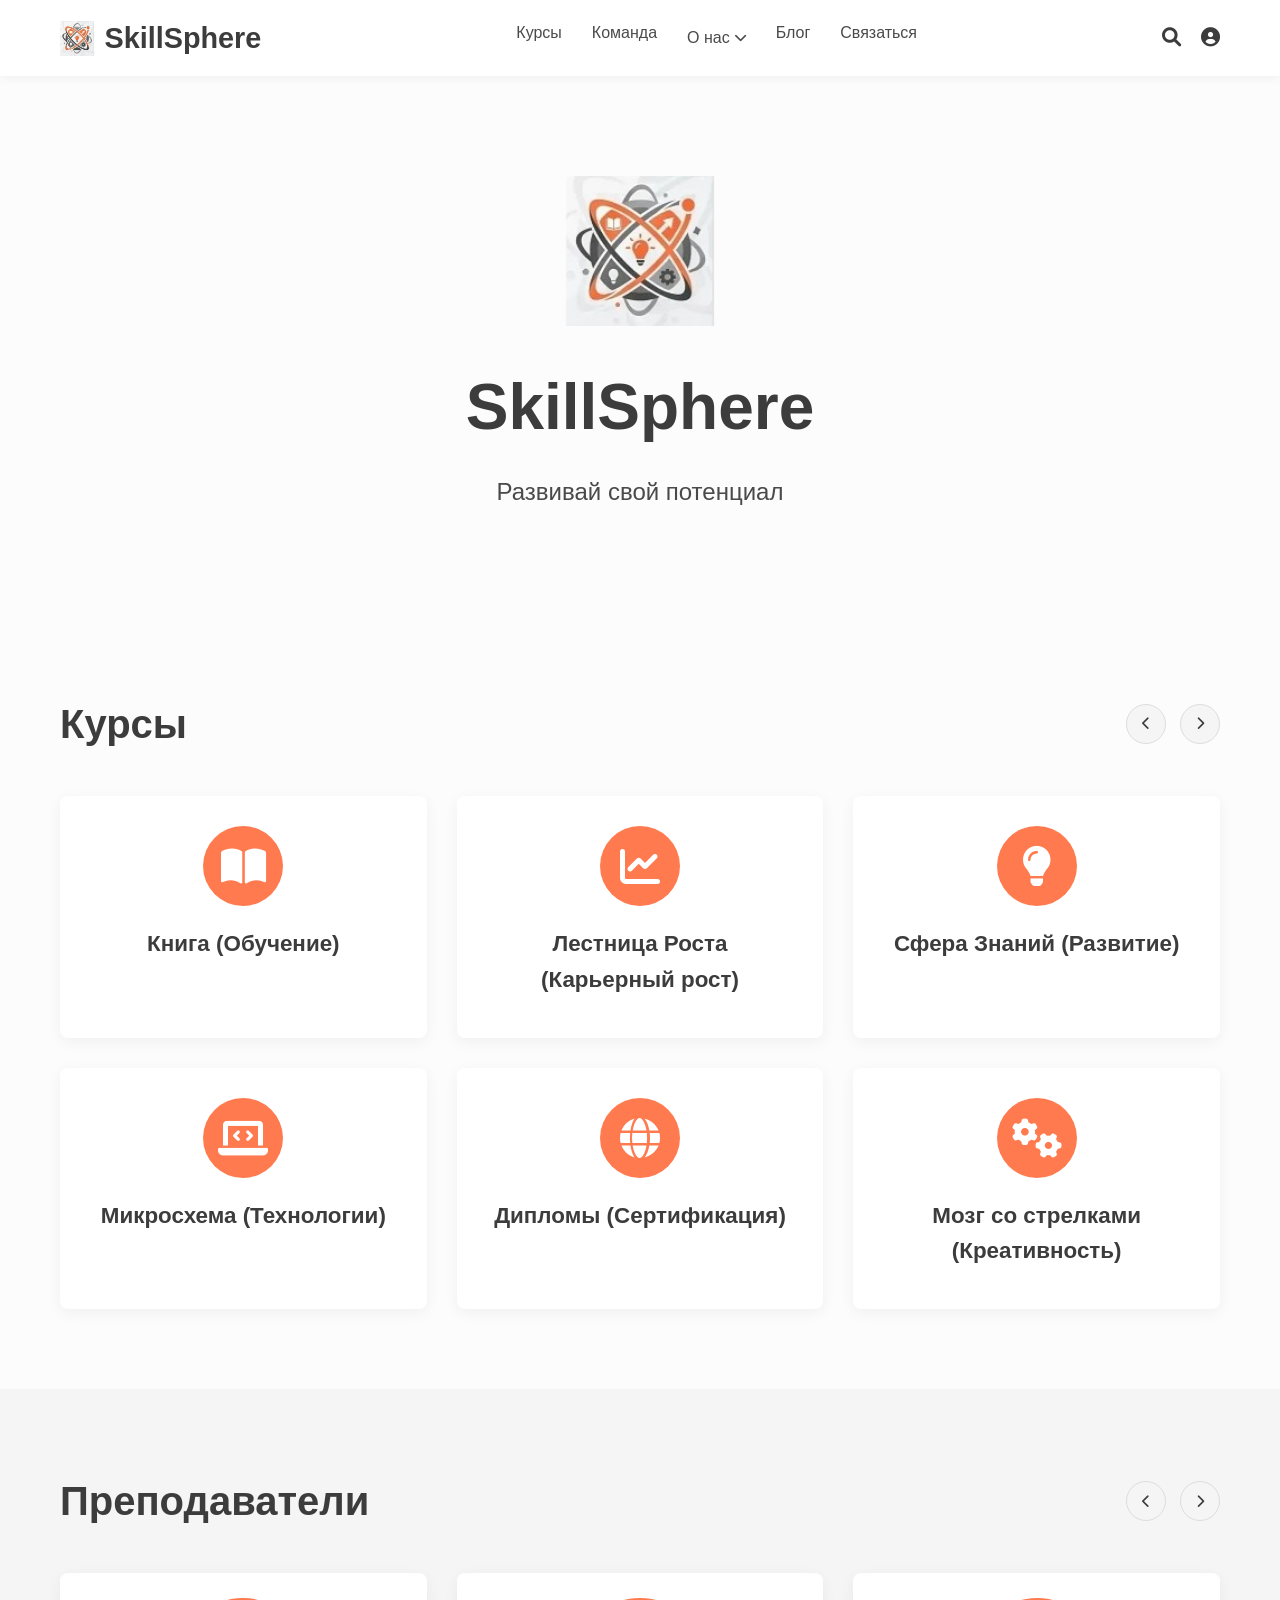
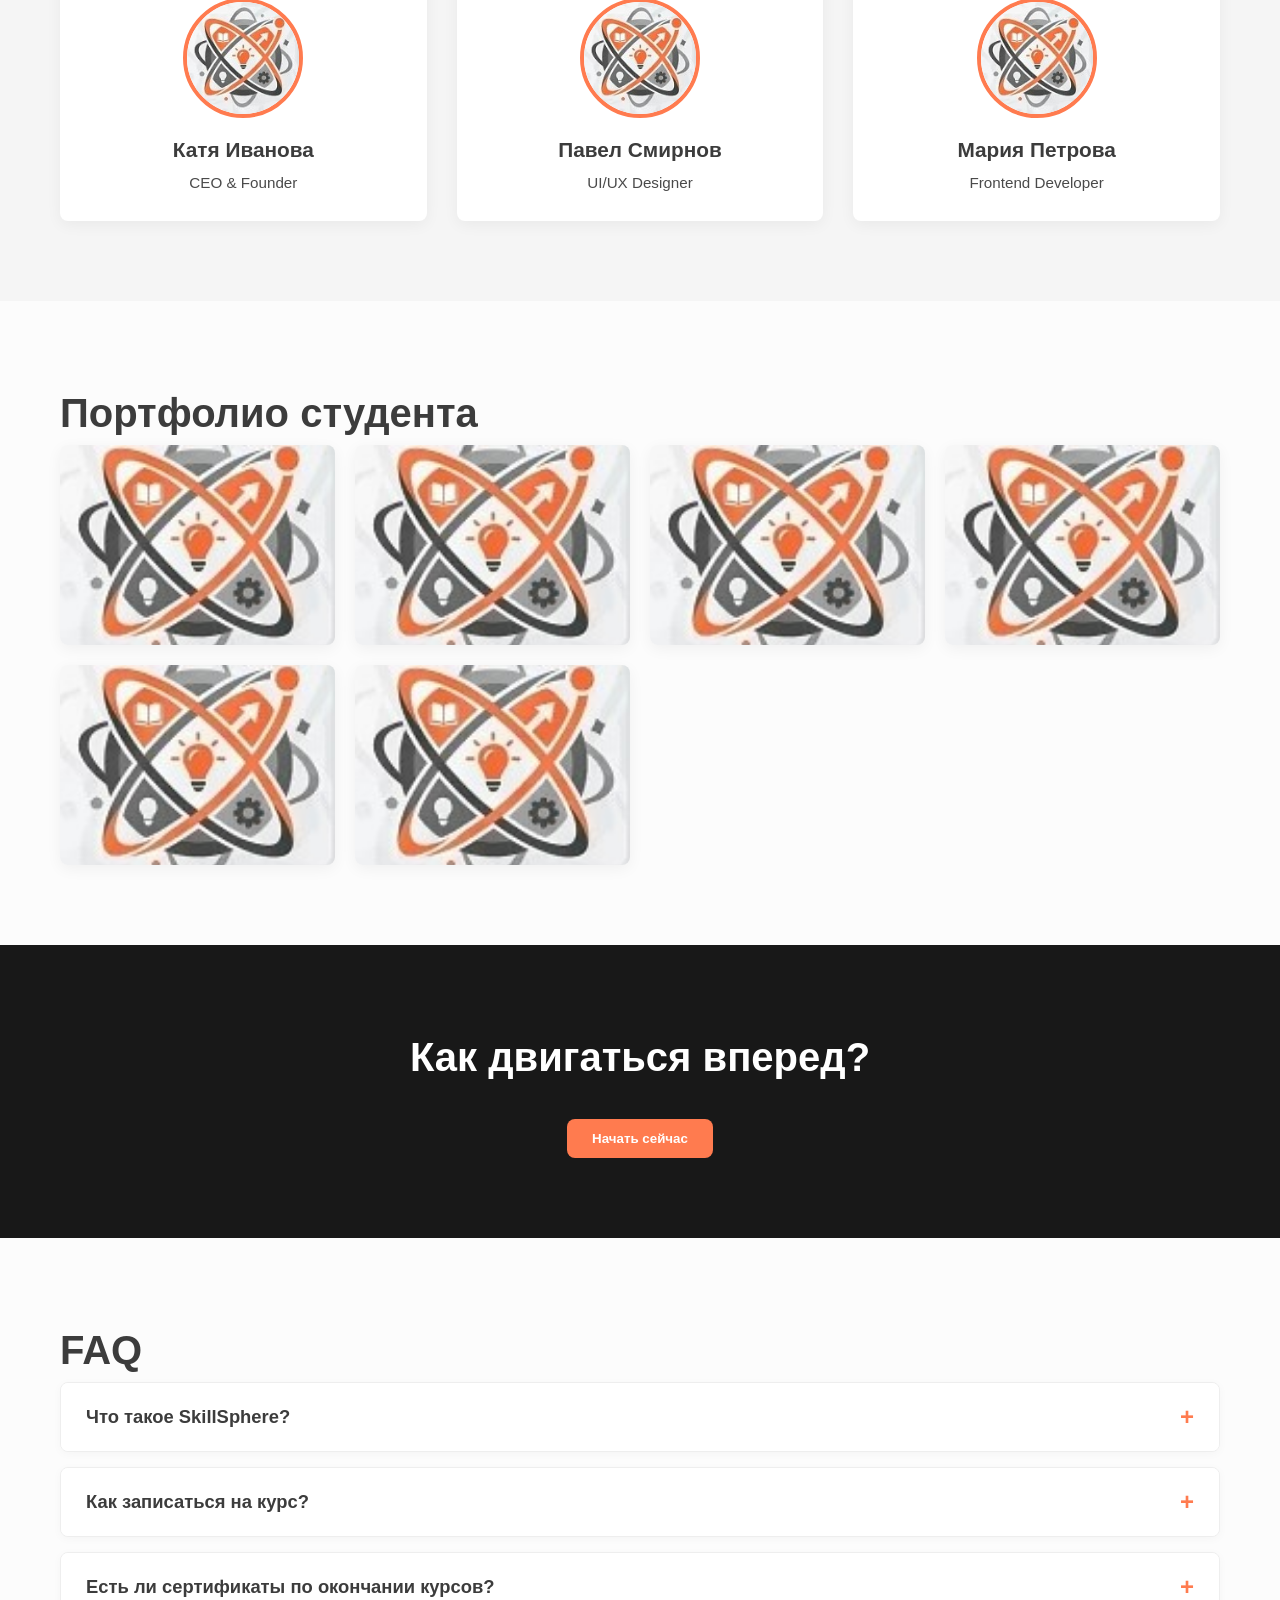
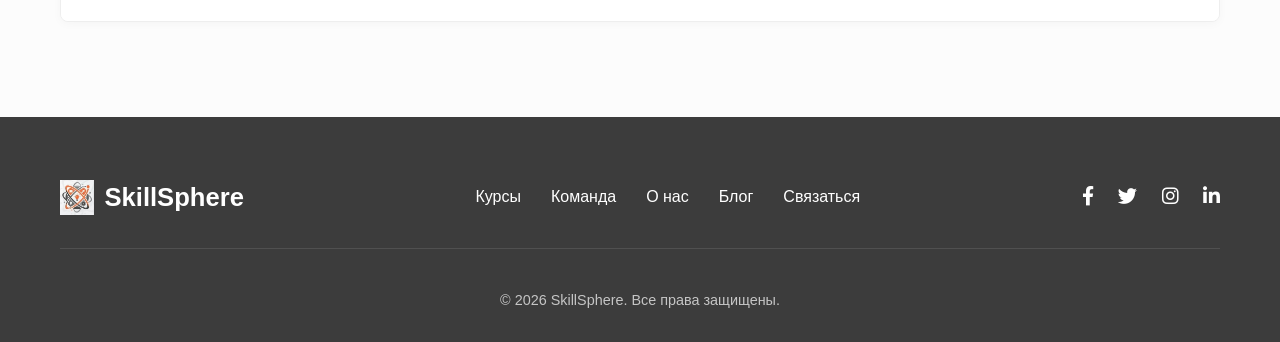
==== commit 6ce4d93f: "Update index.html" ====
--- a/index.html
+++ b/index.html
@@ -48,7 +48,7 @@
                         <img src="assets/logo.png" alt="SkillSphere animated logo"> <!-- Placeholder image for central graphic -->
                     </div>
                     <h1>SkillSphere</h1>
-                    <p class="subtitle">Unleash Your Potential</p>
+                    <p class="subtitle">Развивай свой потенциал</p>
                 </div>
             </div>
         </section>
--- a/style.css
+++ b/style.css
@@ -415,7 +415,6 @@
     color: var(--white-color);
     padding: 80px 0;
     text-align: center;
-    background-image: url('https://i.imgur.com/G9CjH9l.png'); /* Изображение для фона, если нужно */
     background-size: cover;
     background-position: center;
     position: relative;
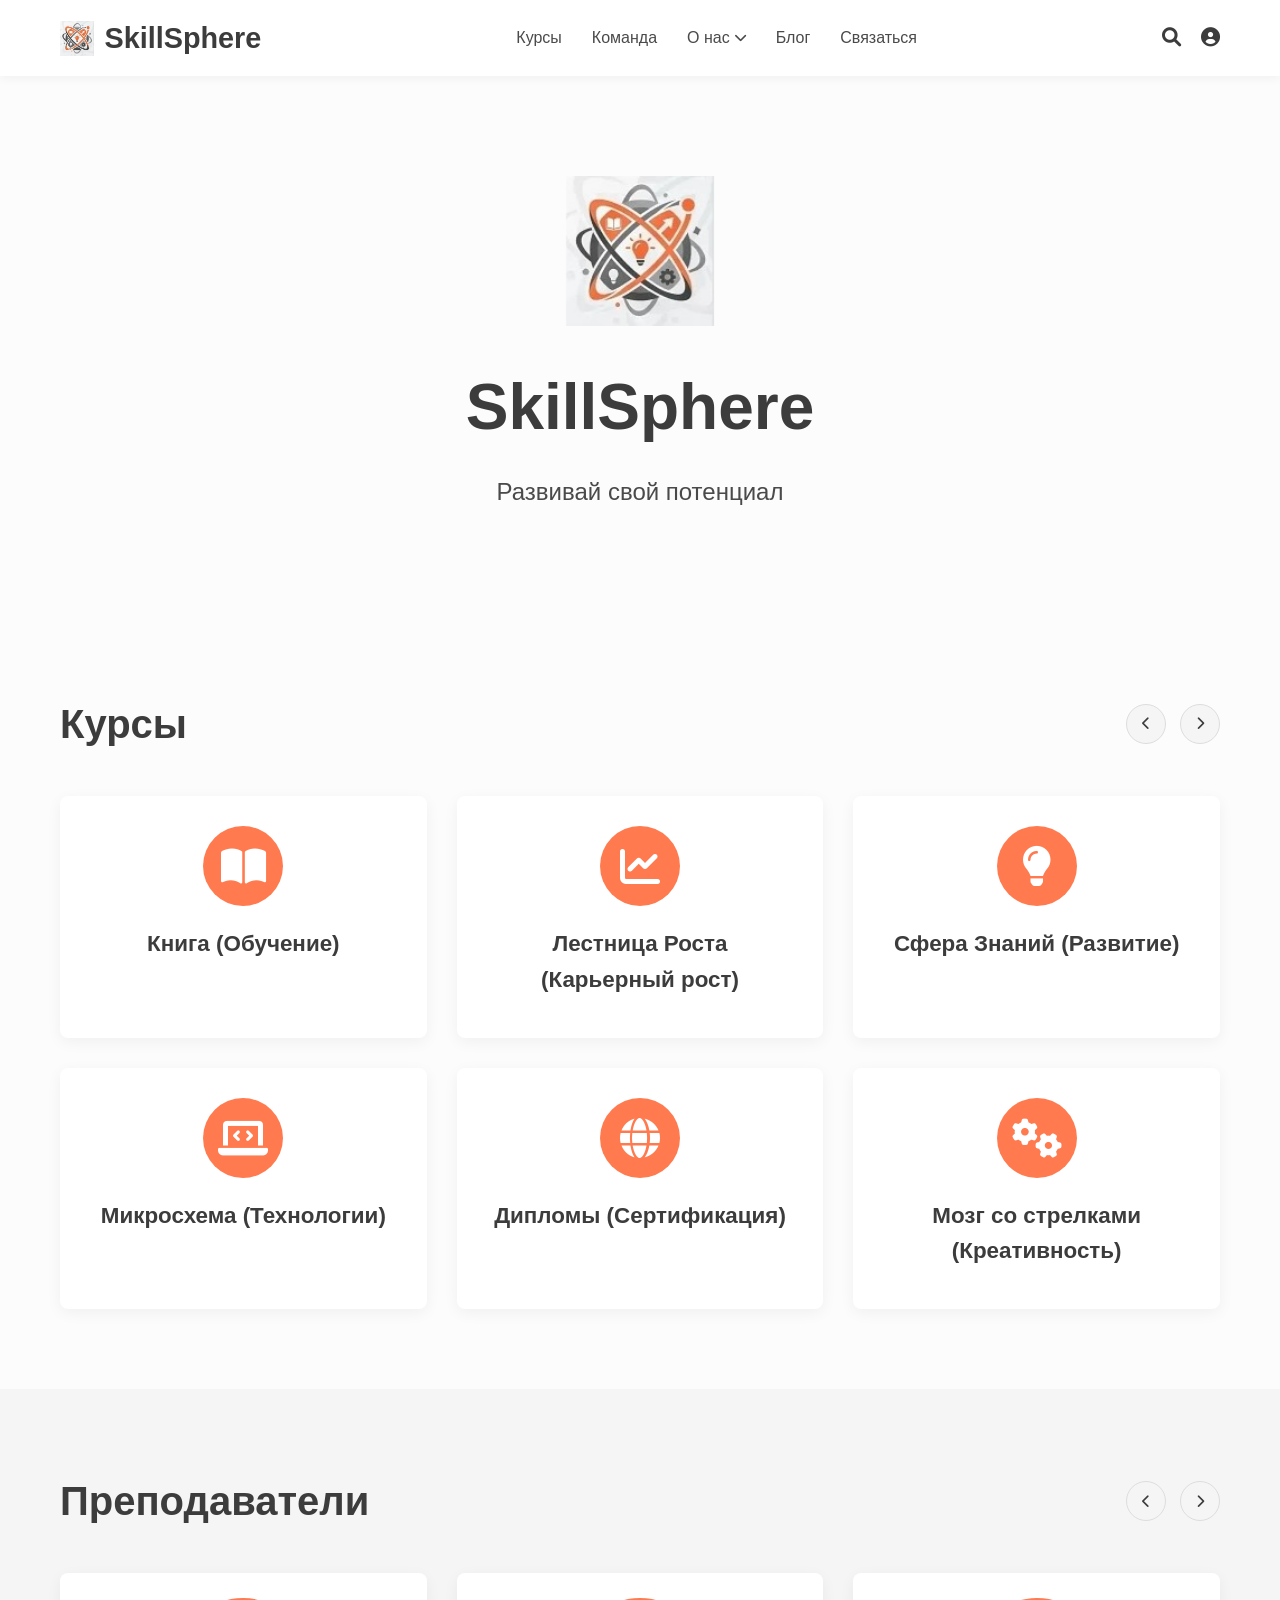
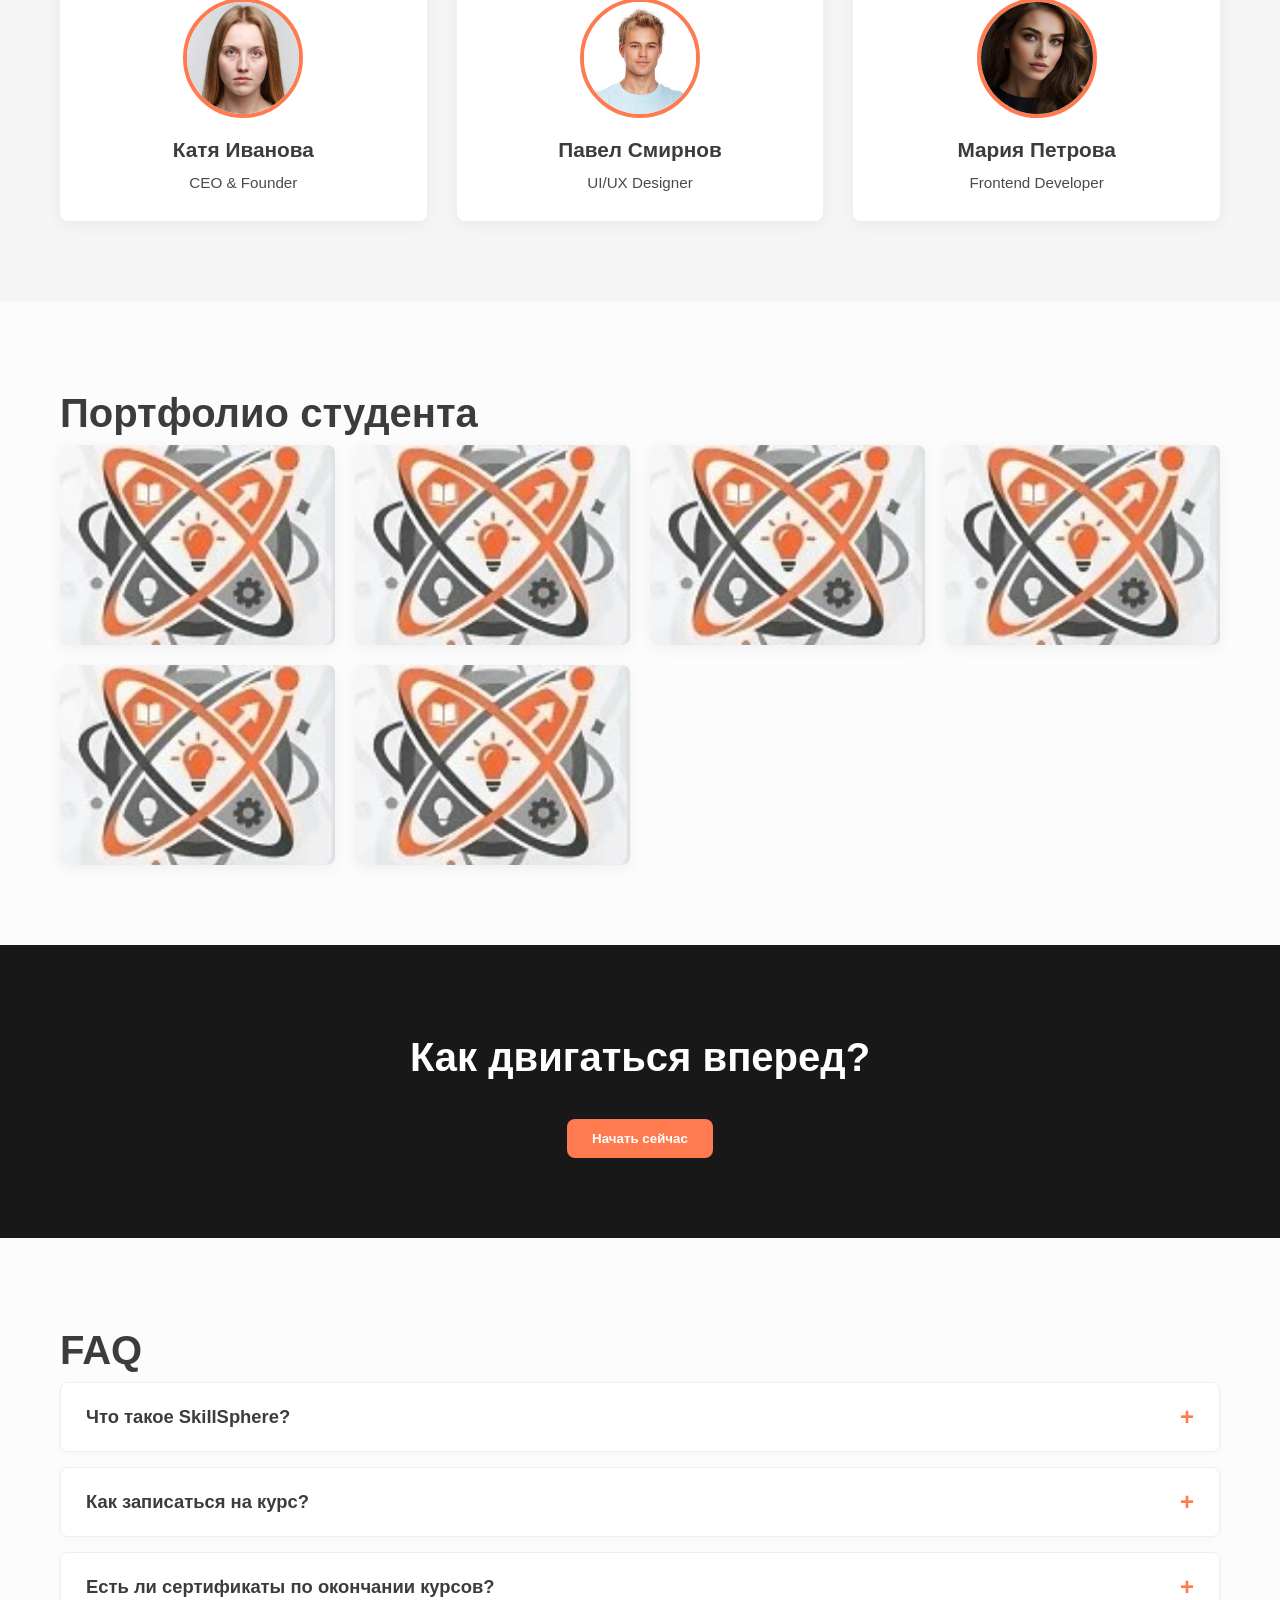
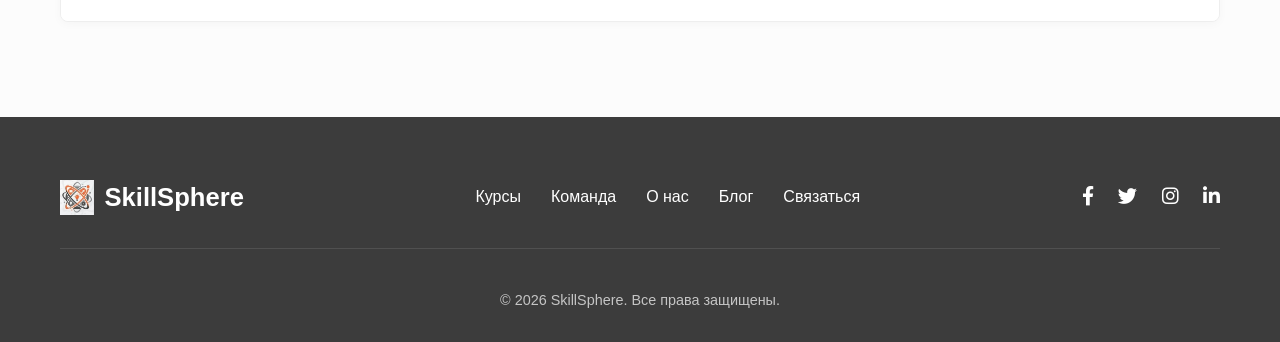
==== commit 27e718a7: "Update index.html" ====
--- a/index.html
+++ b/index.html
@@ -101,17 +101,17 @@
                 </div>
                 <div class="teacher-grid">
                     <div class="teacher-card">
-                        <img src="assets/logo.png" alt="Учитель Катя Иванова"> <!-- Placeholder image -->
+                        <img src="assets/katya.jpg" alt="Учитель Катя Иванова"> <!-- Placeholder image -->
                         <h3>Катя Иванова</h3>
                         <p>CEO & Founder</p>
                     </div>
                     <div class="teacher-card">
-                        <img src="assets/logo.png" alt="Учитель Павел Смирнов"> <!-- Placeholder image -->
+                        <img src="assets/pavel.jpg" alt="Учитель Павел Смирнов"> <!-- Placeholder image -->
                         <h3>Павел Смирнов</h3>
                         <p>UI/UX Designer</p>
                     </div>
                     <div class="teacher-card">
-                        <img src="assets/logo.png" alt="Учитель Мария Петрова"> <!-- Placeholder image -->
+                        <img src="assets/maria.jpg" alt="Учитель Мария Петрова"> <!-- Placeholder image -->
                         <h3>Мария Петрова</h3>
                         <p>Frontend Developer</p>
                     </div>
--- a/style.css
+++ b/style.css
@@ -158,11 +158,14 @@
 
 .nav-list {
     display: flex;
+    align-items: center; /* Выравнивает все LI по вертикали */
 }
 
 .nav-list li {
     position: relative;
     margin-left: 30px;
+    display: flex;
+    align-items: center; /* Центрируем содержимое внутри LI */
 }
 
 .nav-list a {
@@ -170,6 +173,10 @@
     font-weight: 500;
     padding: 5px 0;
     transition: color var(--transition-speed) ease;
+    
+    display: flex;
+    align-items: center; /* Это выровняет текст "О нас" и стрелочку */
+    line-height: 1;      /* Убираем лишние отступы строк */
 }
 
 .nav-list a.active,
@@ -178,10 +185,13 @@
 }
 
 /* Выпадающее меню */
-.dropdown-toggle {
-    display: flex;
-    align-items: center;
-}
+.dropdown-toggle i {
+    margin-left: 5px;
+    font-size: 0.8em;
+    display: inline-block;
+    vertical-align: middle; /* Дополнительная страховка */
+}
+
 .dropdown-toggle i {
     margin-left: 5px;
     font-size: 0.8em;
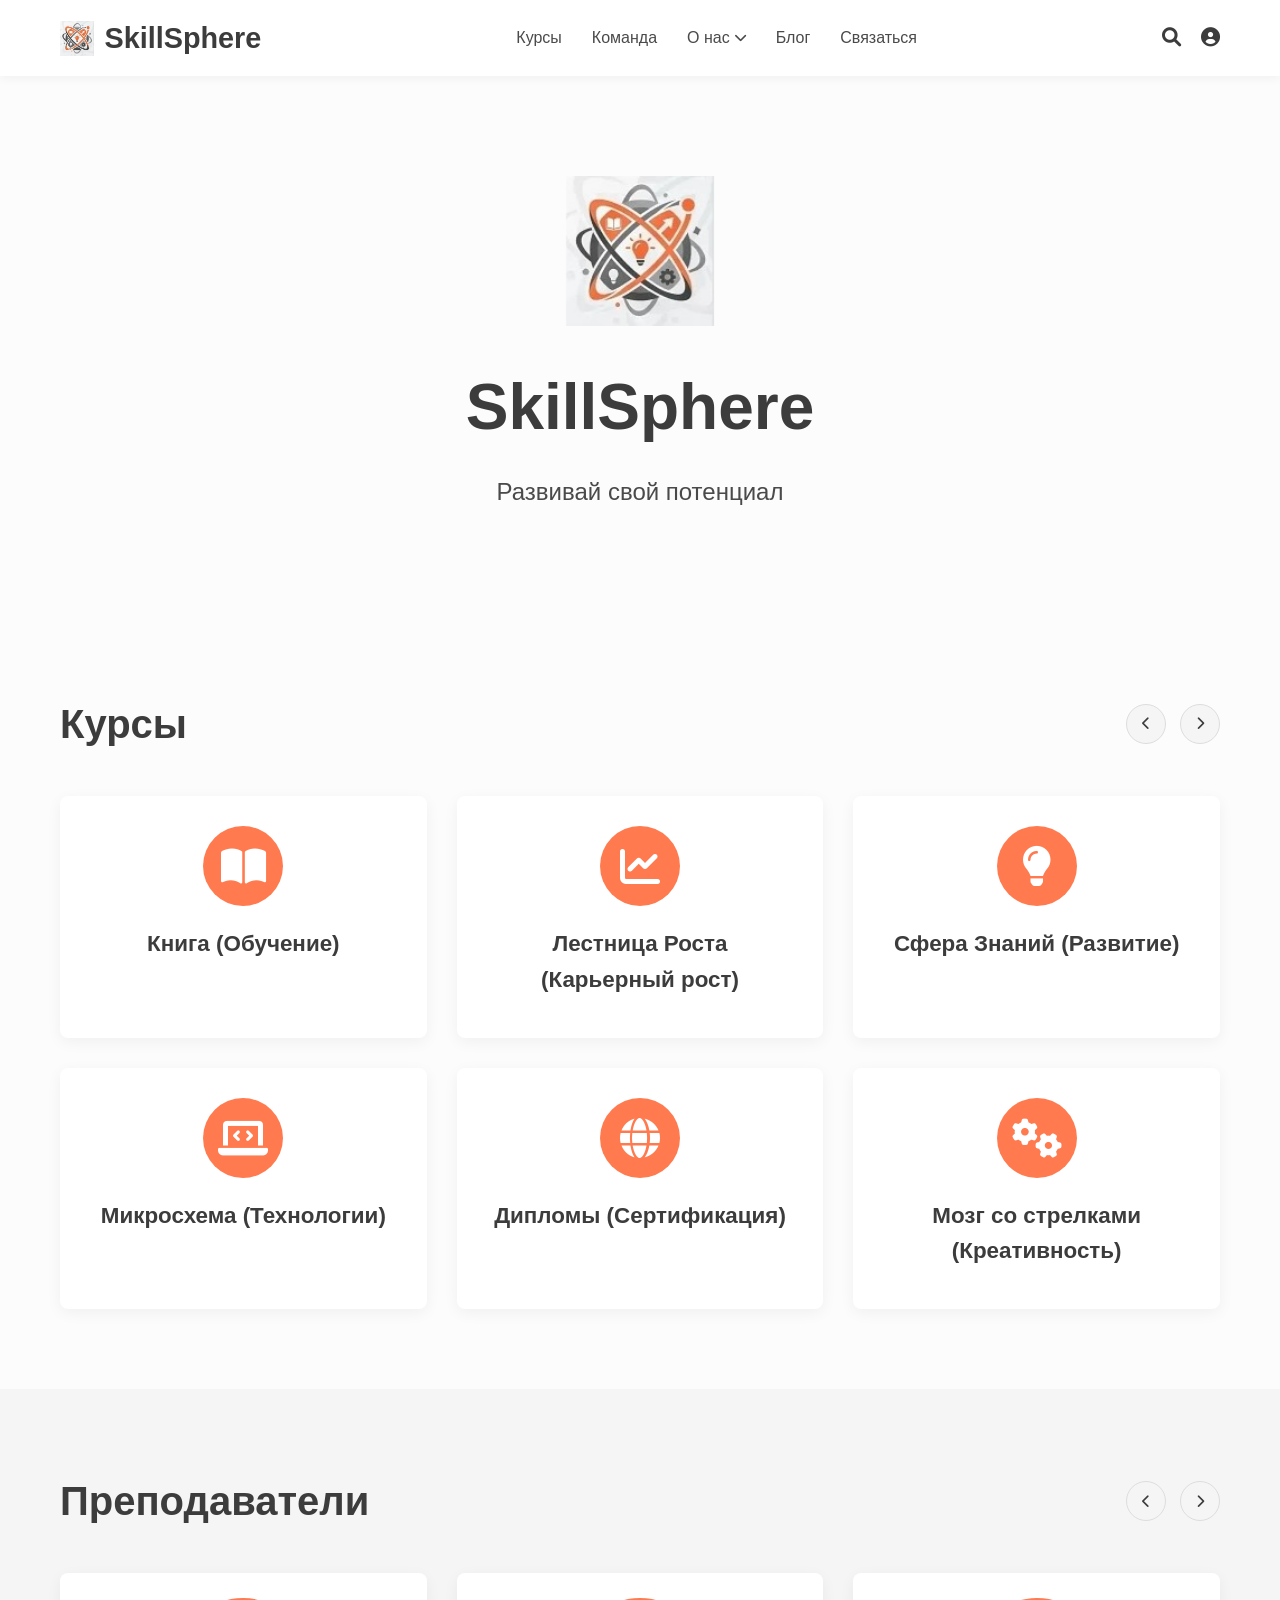
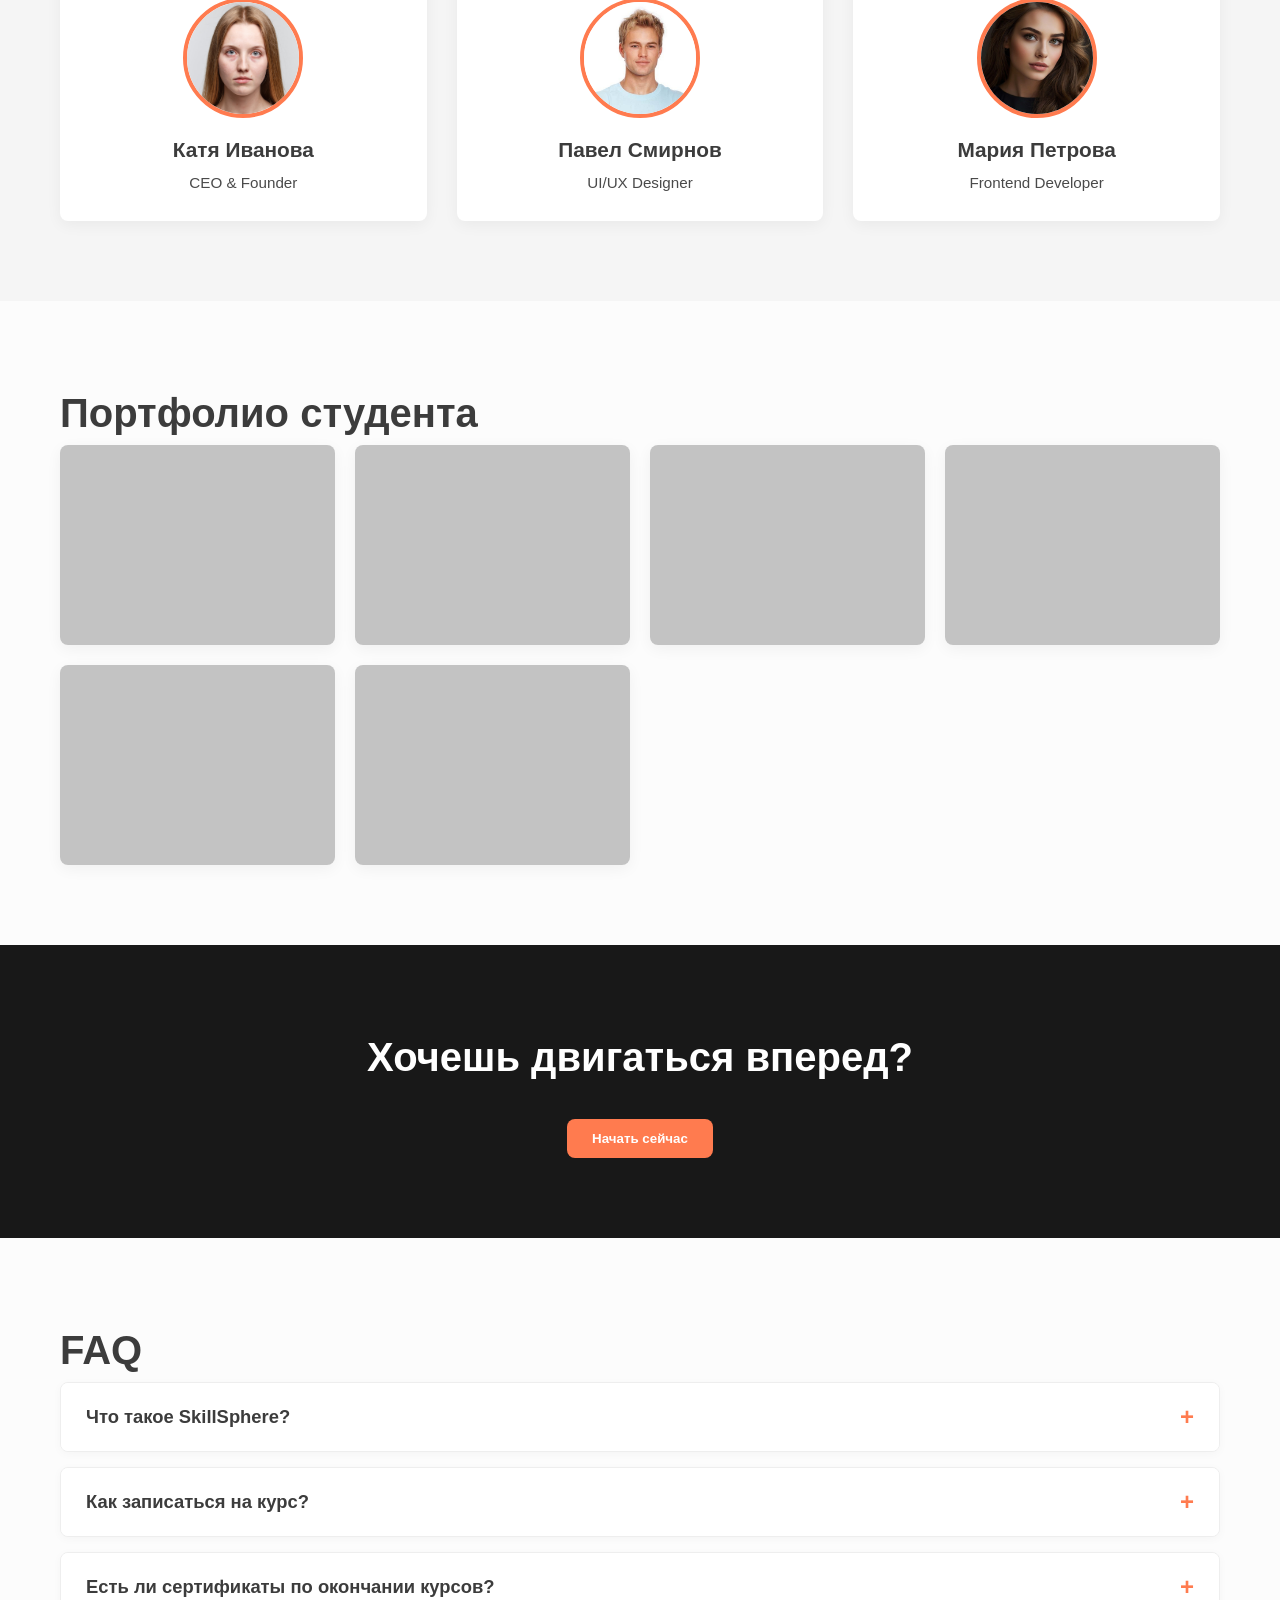
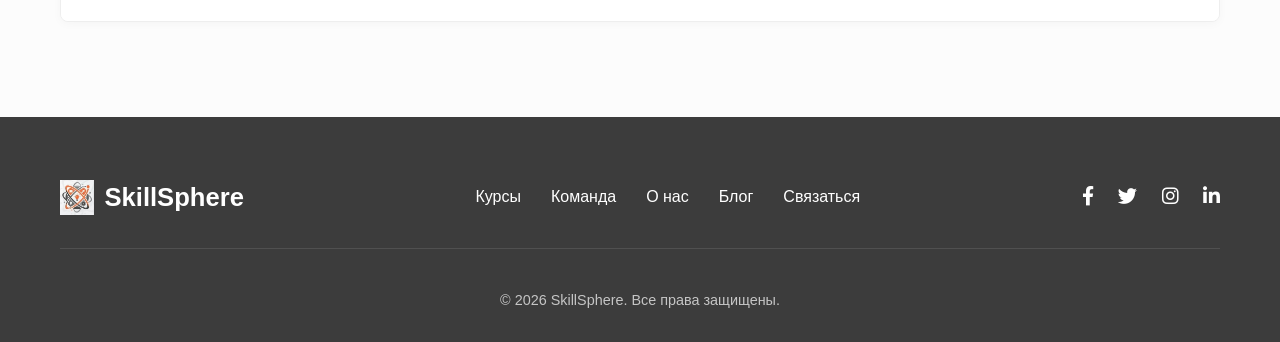
==== commit 2f270e96: "Update index.html" ====
--- a/index.html
+++ b/index.html
@@ -123,19 +123,19 @@
             <div class="container">
                 <h2>Портфолио студента</h2>
                 <div class="portfolio-grid">
-                    <div class="portfolio-item"><img src="assets/logo.png" alt="Portfolio Image 1"></div>
-                    <div class="portfolio-item"><img src="assets/logo.png" alt="Portfolio Image 2"></div>
-                    <div class="portfolio-item"><img src="assets/logo.png" alt="Portfolio Image 3"></div>
-                    <div class="portfolio-item"><img src="assets/logo.png" alt="Portfolio Image 4"></div>
-                    <div class="portfolio-item"><img src="assets/logo.png" alt="Portfolio Image 5"></div>
-                    <div class="portfolio-item"><img src="assets/logo.png" alt="Portfolio Image 6"></div>
+                    <div class="portfolio-item"><img src="assets/portfolio.png" alt="Portfolio Image 1"></div>
+                    <div class="portfolio-item"><img src="assets/portfolio.png" alt="Portfolio Image 2"></div>
+                    <div class="portfolio-item"><img src="assets/portfolio.png" alt="Portfolio Image 3"></div>
+                    <div class="portfolio-item"><img src="assets/portfolio.png" alt="Portfolio Image 4"></div>
+                    <div class="portfolio-item"><img src="assets/portfolio.png" alt="Portfolio Image 5"></div>
+                    <div class="portfolio-item"><img src="assets/portfolio.png" alt="Portfolio Image 6"></div>
                 </div>
             </div>
         </section>
 
         <section class="cta-section bg-dark text-center">
             <div class="container">
-                <h3>Как двигаться вперед?</h3>
+                <h3>Хочешь двигаться вперед?</h3>
                 <button class="btn btn-primary">Начать сейчас</button>
             </div>
         </section>
